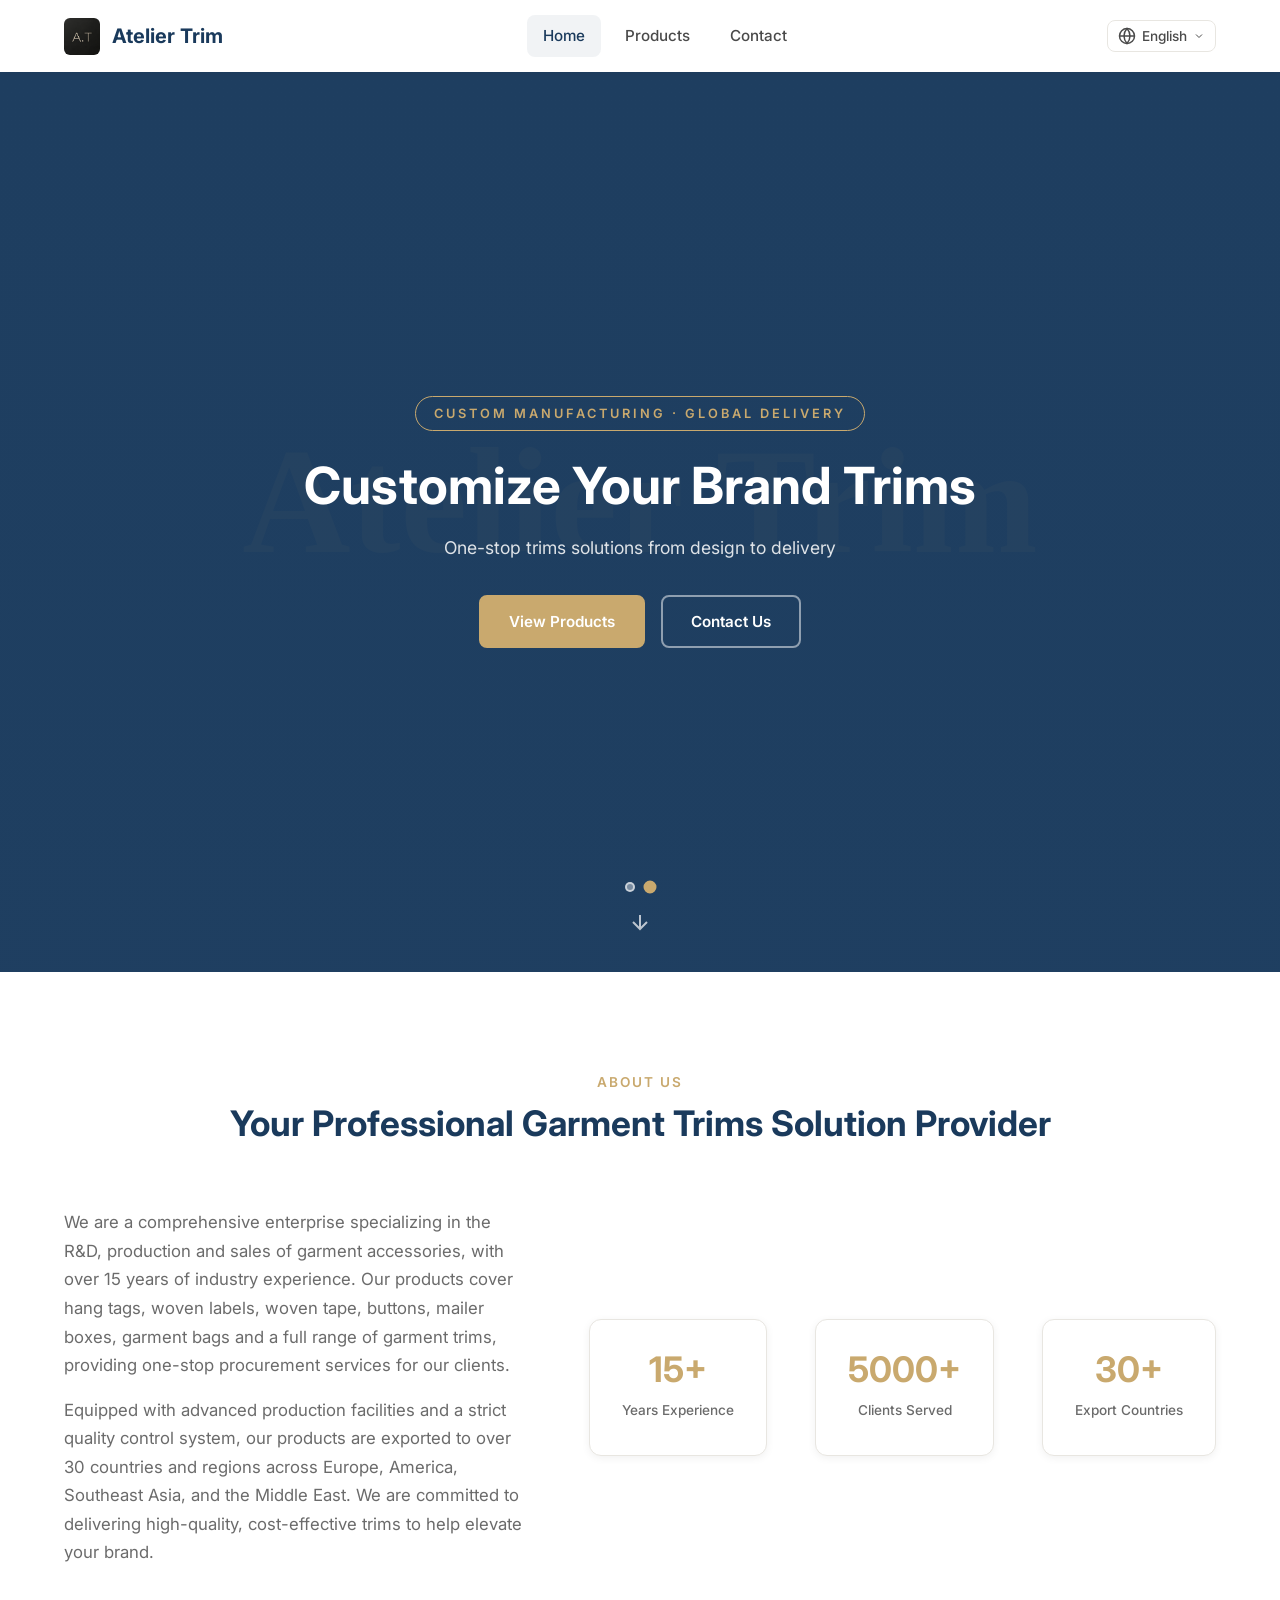
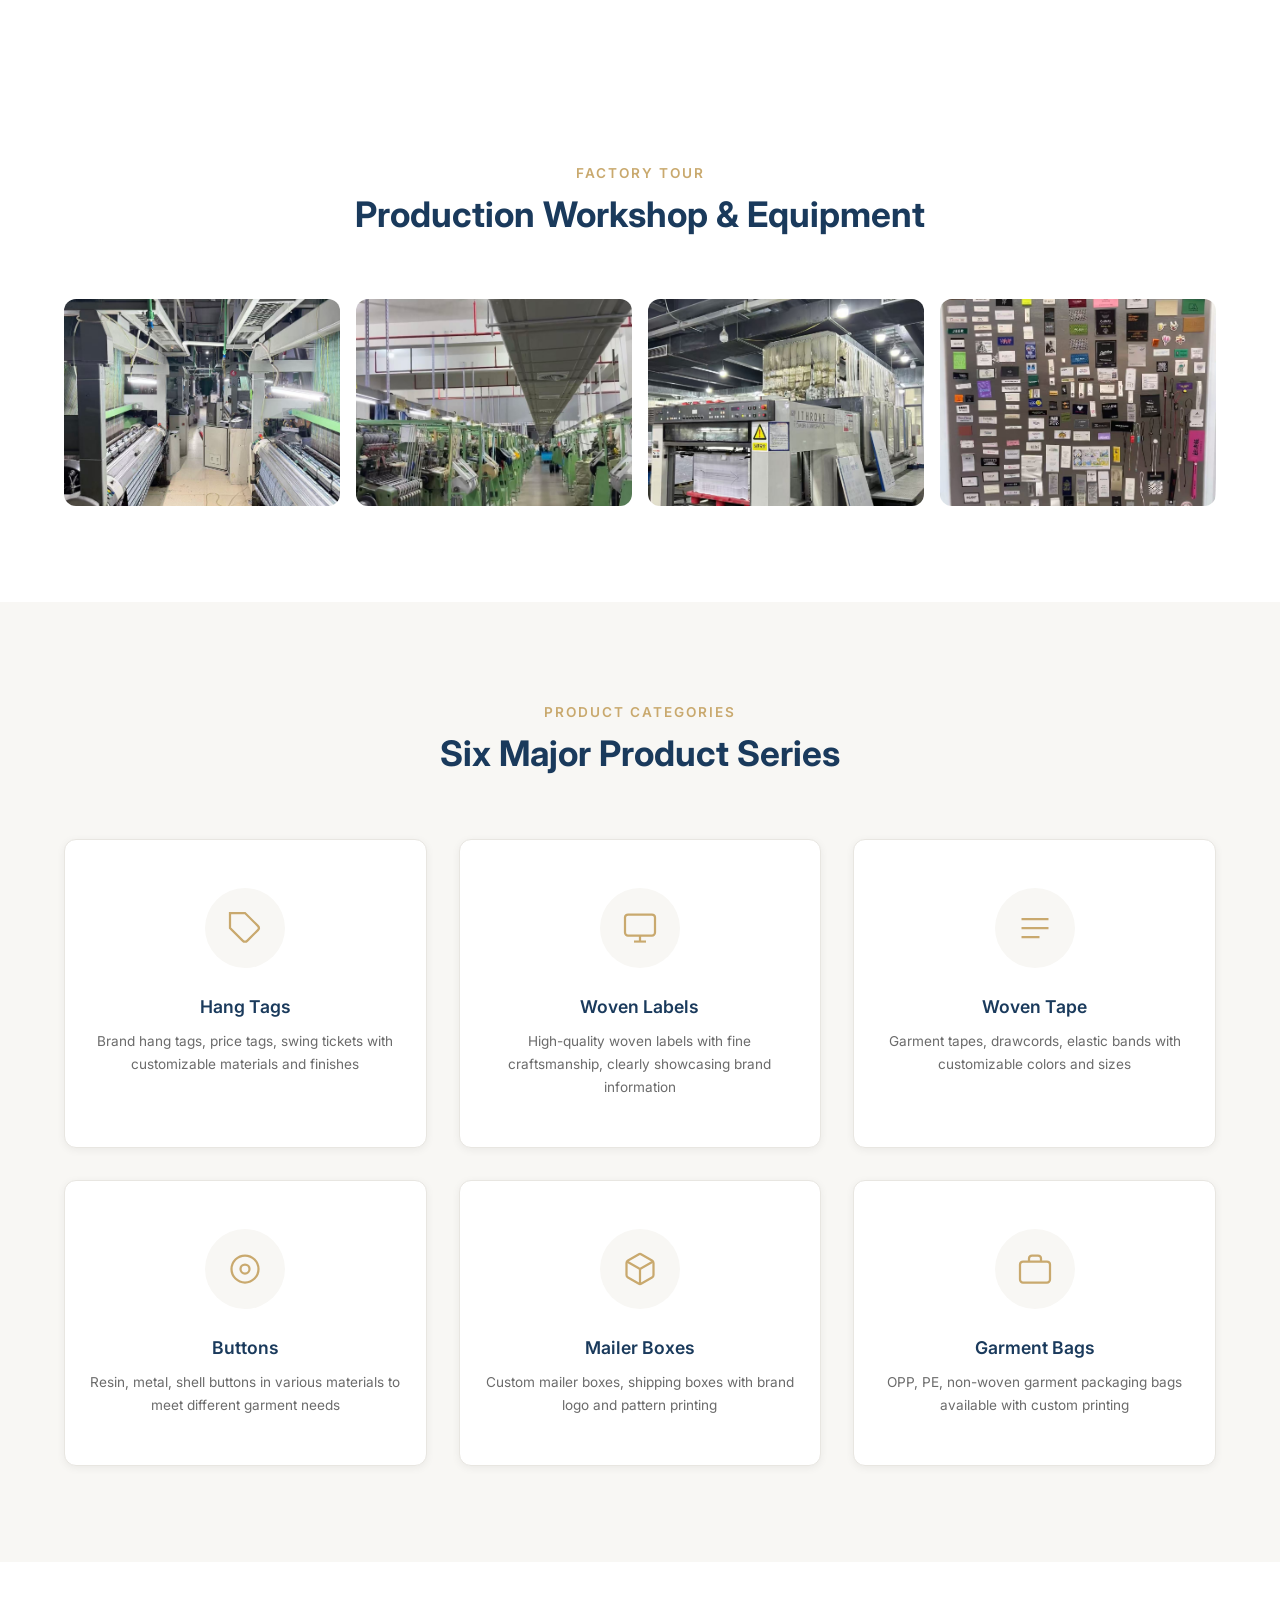
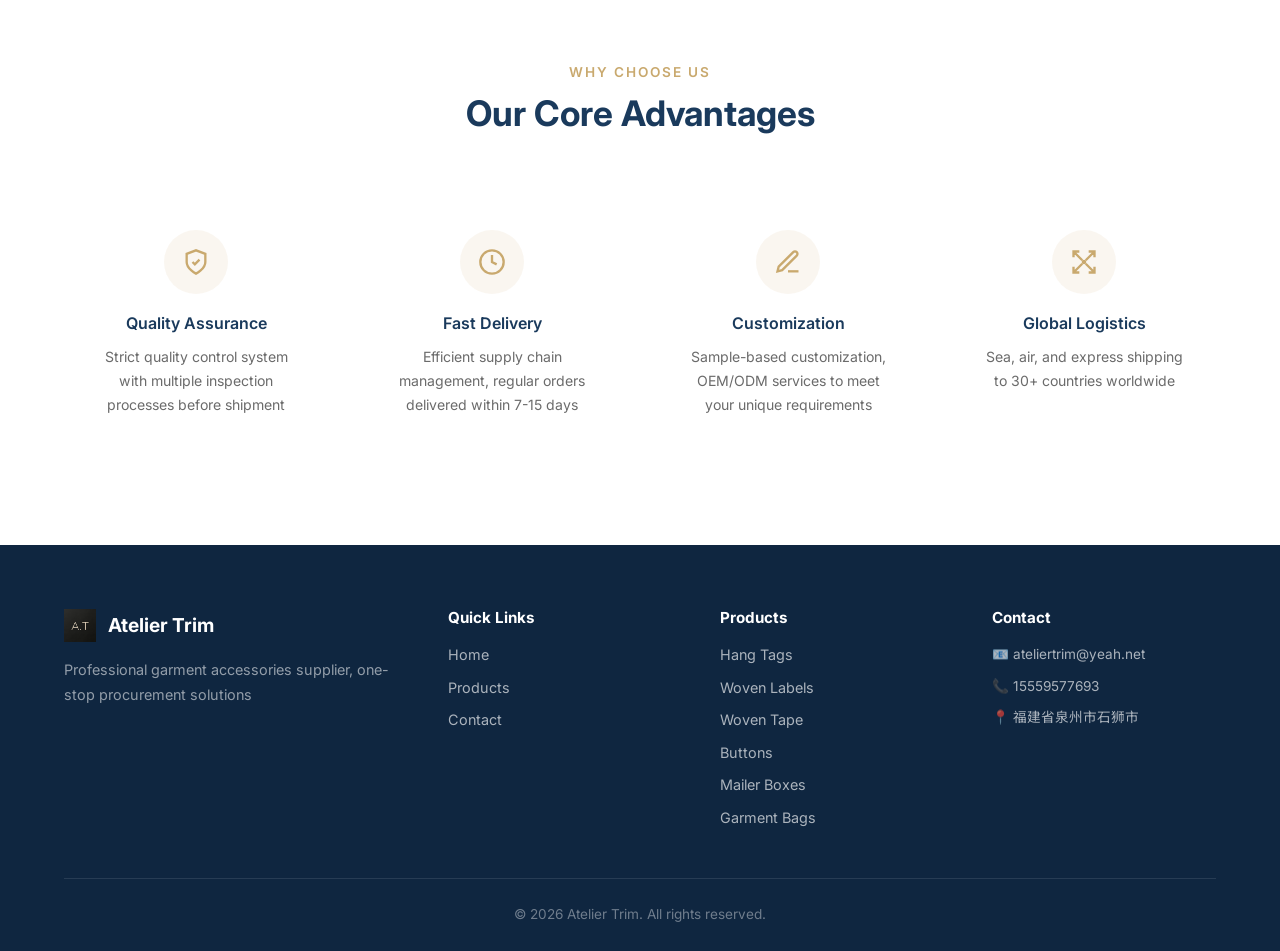
==== index.html @ 405055b3 "Add files via upload" ====
<!DOCTYPE html>
<html lang="zh-CN">
<head>
    <meta charset="UTF-8">
    <meta name="viewport" content="width=device-width, initial-scale=1.0">
    <meta name="description" content="Professional Garment Accessories & Trims Supplier - Hang Tags, Woven Labels, Woven Tape, Buttons, Mailer Boxes, Garment Bags">
    <meta name="keywords" content="garment accessories, trims, hang tags, woven labels, buttons, mailer boxes, garment bags, apparel trims">
    <title data-i18n="site.title">专业服装辅料供应商 | Garment Accessories Supplier</title>
    
    <!-- Favicon -->
    <link rel="icon" type="image/svg+xml" href="images/favicon.svg">
    
    <!-- Google Fonts -->
    <link rel="preconnect" href="https://fonts.googleapis.com">
    <link rel="preconnect" href="https://fonts.gstatic.com" crossorigin>
    <link href="https://fonts.googleapis.com/css2?family=Inter:wght@400;500;600;700&family=Noto+Sans+SC:wght@400;500;700&display=swap" rel="stylesheet">
    
    <!-- CSS -->
    <link rel="stylesheet" href="css/style.css">
</head>
<body>
    <!-- ===== HEADER / NAVIGATION ===== -->
    <header class="header" id="header">
        <div class="container header__inner">
            <a href="#home" class="header__logo" data-i18n="nav.logo">
                <img class="header__logo-img" src="images/brand.png" alt="Atelier Trim" width="36" height="36">
                <span class="header__logo-text">Atelier Trim</span>
            </a>
            <nav class="header__nav" id="navMenu">
                <a href="#home" class="header__nav-link active" data-i18n="nav.home" data-page="home">首页</a>
                <a href="#products" class="header__nav-link" data-i18n="nav.products" data-page="products">产品</a>
                <a href="#contact" class="header__nav-link" data-i18n="nav.contact" data-page="contact">联系我们</a>
            </nav>
            <div class="header__actions">
                <!-- Language Switcher -->
                <div class="lang-switcher" id="langSwitcher">
                    <button class="lang-switcher__btn" id="langBtn" aria-label="Switch language">
                        <svg width="18" height="18" viewBox="0 0 24 24" fill="none" stroke="currentColor" stroke-width="2">
                            <circle cx="12" cy="12" r="10"/>
                            <path d="M2 12h20M12 2a15.3 15.3 0 014 10 15.3 15.3 0 01-4 10 15.3 15.3 0 01-4-10 15.3 15.3 0 014-10z"/>
                        </svg>
                        <span id="currentLangLabel">中文</span>
                        <svg width="12" height="12" viewBox="0 0 24 24" fill="none" stroke="currentColor" stroke-width="2">
                            <path d="M6 9l6 6 6-6"/>
                        </svg>
                    </button>
                    <ul class="lang-switcher__dropdown" id="langDropdown">
                        <li><a href="#" data-lang="zh">🇨🇳 中文</a></li>
                        <li><a href="#" data-lang="en">🇺🇸 English</a></li>
                        <li><a href="#" data-lang="es">🇪🇸 Español</a></li>
                        <li><a href="#" data-lang="ar">🇸🇦 العربية</a></li>
                    </ul>
                </div>
                <!-- Mobile Menu Toggle -->
                <button class="header__menu-toggle" id="menuToggle" aria-label="Menu">
                    <span></span><span></span><span></span>
                </button>
            </div>
        </div>
    </header>

    <!-- ===== MAIN CONTENT ===== -->
    <main id="app">
        <!-- Page: Home -->
        <section class="page page--home active" id="page-home">
            <!-- Hero Section -->
            <section class="hero" id="hero">
                <div class="hero__slider" id="heroSlider">
                    <div class="hero__slide active" style="background-image: linear-gradient(rgba(26,58,92,0.75), rgba(26,58,92,0.7)), url('data:image/svg+xml,<svg xmlns=%22http://www.w3.org/2000/svg%22 width=%221200%22 height=%22600%22><rect fill=%22%231a3a5c%22 width=%221200%22 height=%22600%22/><text x=%22600%22 y=%22320%22 text-anchor=%22middle%22 fill=%22%23c9a96e22%22 font-size=%22120%22 font-weight=%22700%22>Atelier Trim</text></svg>')">
                        <div class="hero__content container">
                            <span class="hero__badge" data-i18n="hero.badge">专业辅料 · 品质之选</span>
                            <h1 class="hero__title" data-i18n="hero.title">专业服装辅料供应商</h1>
                            <p class="hero__subtitle" data-i18n="hero.subtitle">吊牌 · 织唛 · 织带 · 纽扣 · 飞机盒 · 服装袋</p>
                            <div class="hero__cta">
                                <a href="#products" class="btn btn--primary" data-i18n="hero.viewProducts">查看产品</a>
                                <a href="#contact" class="btn btn--outline" data-i18n="hero.contactUs">联系我们</a>
                            </div>
                        </div>
                    </div>
                    <div class="hero__slide" style="background-image: linear-gradient(rgba(26,58,92,0.75), rgba(26,58,92,0.7)), url('data:image/svg+xml,<svg xmlns=%22http://www.w3.org/2000/svg%22 width=%221200%22 height=%22600%22><rect fill=%22%232a4a6c%22 width=%221200%22 height=%22600%22/><text x=%22600%22 y=%22320%22 text-anchor=%22middle%22 fill=%22%23c9a96e22%22 font-size=%22100%22 font-weight=%22700%22>Atelier Trim</text></svg>')">
                        <div class="hero__content container">
                            <span class="hero__badge" data-i18n="hero.badge2">定制生产 · 全球交付</span>
                            <h1 class="hero__title" data-i18n="hero.title2">定制您的品牌辅料</h1>
                            <p class="hero__subtitle" data-i18n="hero.subtitle2">从设计到交付，一站式辅料解决方案</p>
                            <div class="hero__cta">
                                <a href="#products" class="btn btn--primary" data-i18n="hero.viewProducts">查看产品</a>
                                <a href="#contact" class="btn btn--outline" data-i18n="hero.contactUs">联系我们</a>
                            </div>
                        </div>
                    </div>
                </div>
                <div class="hero__dots" id="heroDots">
                    <button class="hero__dot active" data-slide="0"></button>
                    <button class="hero__dot" data-slide="1"></button>
                </div>
                <div class="hero__scroll-indicator">
                    <svg width="24" height="24" viewBox="0 0 24 24" fill="none" stroke="white" stroke-width="2">
                        <path d="M12 5v14M5 12l7 7 7-7"/>
                    </svg>
                </div>
            </section>

            <!-- About Section -->
            <section class="about section" id="about">
                <div class="container">
                    <div class="section__header">
                        <span class="section__label" data-i18n="about.label">关于我们</span>
                        <h2 class="section__title" data-i18n="about.title">专业的服装辅料解决方案提供商</h2>
                    </div>
                    <div class="about__content">
                        <div class="about__text">
                            <p data-i18n="about.p1">我们是一家专注于服装辅料研发、生产和销售的综合性企业，拥有超过15年的行业经验。我们的产品涵盖吊牌、织唛、织带、纽扣、飞机盒、服装袋等全系列服装辅料。</p>
                            <p data-i18n="about.p2">公司拥有先进的生产设备和严格的质量控制体系，产品远销欧美、东南亚、中东等全球30多个国家和地区。我们致力于为客户提供高品质、高性价比的一站式辅料采购服务。</p>
                        </div>
                        <div class="about__stats">
                            <div class="about__stat">
                                <span class="about__stat-number">15+</span>
                                <span class="about__stat-label" data-i18n="about.years">年行业经验</span>
                            </div>
                            <div class="about__stat">
                                <span class="about__stat-number">5000+</span>
                                <span class="about__stat-label" data-i18n="about.clients">服务客户</span>
                            </div>
                            <div class="about__stat">
                                <span class="about__stat-number">30+</span>
                                <span class="about__stat-label" data-i18n="about.countries">出口国家</span>
                            </div>
                        </div>
                    </div>
                </div>
            </section>

            <!-- Factory Tour Section -->
            <section class="factory section" id="factory">
                <div class="container">
                    <div class="section__header">
                        <span class="section__label" data-i18n="factory.label">工厂展示</span>
                        <h2 class="section__title" data-i18n="factory.title">生产车间与设备</h2>
                    </div>
                    <div class="factory__grid" id="factoryGrid">
                        <!-- Rendered by JS -->
                    </div>
                </div>
            </section>

            <!-- Product Categories -->
            <section class="categories section section--dark" id="categories">
                <div class="container">
                    <div class="section__header">
                        <span class="section__label" data-i18n="categories.label">产品分类</span>
                        <h2 class="section__title" data-i18n="categories.title">六大产品系列</h2>
                    </div>
                    <div class="categories__grid" id="categoryGrid">
                        <!-- Rendered by JS -->
                    </div>
                </div>
            </section>

            <!-- Advantages -->
            <section class="advantages section" id="advantages">
                <div class="container">
                    <div class="section__header">
                        <span class="section__label" data-i18n="advantages.label">为什么选择我们</span>
                        <h2 class="section__title" data-i18n="advantages.title">我们的核心优势</h2>
                    </div>
                    <div class="advantages__grid" id="advantagesGrid">
                        <!-- Rendered by JS -->
                    </div>
                </div>
            </section>
        </section>

        <!-- Page: Products -->
        <section class="page page--products" id="page-products">
            <section class="products-page section">
                <div class="container">
                    <div class="section__header">
                        <span class="section__label" data-i18n="products.label">产品展示</span>
                        <h2 class="section__title" data-i18n="products.title">全部产品</h2>
                    </div>
                    <!-- Filter Tabs -->
                    <div class="filter-tabs" id="filterTabs">
                        <button class="filter-tab active" data-filter="all" data-i18n="filter.all">全部</button>
                        <button class="filter-tab" data-filter="hangtags" data-i18n="filter.hangtags">吊牌</button>
                        <button class="filter-tab" data-filter="wovenlabels" data-i18n="filter.wovenlabels">织唛</button>
                        <button class="filter-tab" data-filter="woventape" data-i18n="filter.woventape">织带</button>
                        <button class="filter-tab" data-filter="buttons" data-i18n="filter.buttons">纽扣</button>
                        <button class="filter-tab" data-filter="mailerboxes" data-i18n="filter.mailerboxes">飞机盒</button>
                        <button class="filter-tab" data-filter="garmentbags" data-i18n="filter.garmentbags">服装袋</button>
                    </div>
                    <!-- Products Grid -->
                    <div class="products-grid" id="productsGrid">
                        <!-- Rendered by JS -->
                    </div>
                </div>
            </section>
        </section>

        <!-- Page: Contact -->
        <section class="page page--contact" id="page-contact">
            <section class="contact-page section">
                <div class="container">
                    <div class="section__header">
                        <span class="section__label" data-i18n="contact.label">联系我们</span>
                        <h2 class="section__title" data-i18n="contact.title">获取报价与咨询</h2>
                    </div>
                    <div class="contact__layout">
                        <!-- Contact Form -->
                        <div class="contact__form-wrapper">
                            <form class="contact-form" id="contactForm">
                                <div class="form-row">
                                    <div class="form-group">
                                        <label for="name" data-i18n="form.name">姓名 *</label>
                                        <input type="text" id="name" name="name" required placeholder="Your Name">
                                    </div>
                                    <div class="form-group">
                                        <label for="email" data-i18n="form.email">邮箱 *</label>
                                        <input type="email" id="email" name="email" required placeholder="your@email.com">
                                    </div>
                                </div>
                                <div class="form-row">
                                    <div class="form-group">
                                        <label for="phone" data-i18n="form.phone">电话</label>
                                        <input type="tel" id="phone" name="phone" placeholder="+86 138xxxxxxx">
                                    </div>
                                    <div class="form-group">
                                        <label for="company" data-i18n="form.company">公司名称</label>
                                        <input type="text" id="company" name="company" placeholder="Your Company">
                                    </div>
                                </div>
                                <div class="form-group">
                                    <label for="productInterest" data-i18n="form.productInterest">产品意向</label>
                                    <select id="productInterest" name="productInterest">
                                        <option value="" data-i18n="form.selectProduct">请选择产品</option>
                                        <option value="hangtags" data-i18n="filter.hangtags">吊牌</option>
                                        <option value="wovenlabels" data-i18n="filter.wovenlabels">织唛</option>
                                        <option value="woventape" data-i18n="filter.woventape">织带</option>
                                        <option value="buttons" data-i18n="filter.buttons">纽扣</option>
                                        <option value="mailerboxes" data-i18n="filter.mailerboxes">飞机盒</option>
                                        <option value="garmentbags" data-i18n="filter.garmentbags">服装袋</option>
                                    </select>
                                </div>
                                <div class="form-group">
                                    <label for="message" data-i18n="form.message">留言内容 *</label>
                                    <textarea id="message" name="message" rows="5" required placeholder="Please describe your requirements..."></textarea>
                                </div>
                                <button type="submit" class="btn btn--primary btn--block" data-i18n="form.submit">发送询盘</button>
                                <p class="form-feedback" id="formFeedback"></p>
                            </form>
                        </div>
                        <!-- Contact Info -->
                        <div class="contact__info">
                            <div class="contact-info-card">
                                <h3 data-i18n="contact.infoTitle">联系方式</h3>
                                <ul class="contact-info-list">
                                    <li class="contact-info-item">
                                        <svg width="20" height="20" viewBox="0 0 24 24" fill="none" stroke="#c9a96e" stroke-width="2"><path d="M4 4h16c1.1 0 2 .9 2 2v12c0 1.1-.9 2-2 2H4c-1.1 0-2-.9-2-2V6c0-1.1.9-2 2-2z"/><polyline points="22,6 12,13 2,6"/></svg>
                                        <div>
                                            <span class="contact-info-label" data-i18n="contact.email">邮箱</span>
                                            <span>ateliertrim@yeah.net</span>
                                        </div>
                                    </li>
                                    <li class="contact-info-item">
                                        <svg width="20" height="20" viewBox="0 0 24 24" fill="none" stroke="#c9a96e" stroke-width="2"><path d="M22 16.92v3a2 2 0 01-2.18 2 19.79 19.79 0 01-8.63-3.07 19.5 19.5 0 01-6-6 19.79 19.79 0 01-3.07-8.67A2 2 0 014.11 2h3a2 2 0 012 1.72c.127.96.361 1.903.7 2.81a2 2 0 01-.45 2.11L8.09 9.91a16 16 0 006 6l1.27-1.27a2 2 0 012.11-.45c.907.339 1.85.573 2.81.7A2 2 0 0122 16.92z"/></svg>
                                        <div>
                                            <span class="contact-info-label" data-i18n="contact.phone">电话</span>
                                            <span>15559577693</span>
                                        </div>
                                    </li>
                                    <li class="contact-info-item">
                                        <svg width="20" height="20" viewBox="0 0 24 24" fill="none" stroke="#c9a96e" stroke-width="2"><path d="M21 10c0 7-9 13-9 13s-9-6-9-13a9 9 0 0118 0z"/><circle cx="12" cy="10" r="3"/></svg>
                                        <div>
                                            <span class="contact-info-label" data-i18n="contact.address">地址</span>
                                            <span>福建省泉州市石狮市</span>
                                        </div>
                                    </li>
                                    <li class="contact-info-item">
                                        <svg width="20" height="20" viewBox="0 0 24 24" fill="none" stroke="#c9a96e" stroke-width="2"><path d="M20.59 13.41l-7.17 7.17a2 2 0 01-2.83 0L2 12V2h10l8.59 8.59a2 2 0 010 2.82z"/><line x1="7" y1="7" x2="7.01" y2="7"/></svg>
                                        <div>
                                            <span class="contact-info-label">WhatsApp</span>
                                            <span>15559577693</span>
                                        </div>
                                    </li>
                                </ul>
                            </div>
                            <!-- Working Hours -->
                            <div class="contact-info-card">
                                <h3 data-i18n="contact.hours">工作时间</h3>
                                <p data-i18n="contact.hoursText">周一至周五：9:00 - 18:00（北京时间）<br>我们将在24小时内回复您的询盘</p>
                            </div>
                        </div>
                    </div>
                </div>
            </section>
        </section>
    </main>

    <!-- ===== FOOTER ===== -->
    <footer class="footer" id="footer">
        <div class="container">
            <div class="footer__grid">
                <div class="footer__col footer__col--brand">
                    <div class="footer__logo">
                        <img src="images/brand.png" alt="Atelier Trim" width="32" height="32">
                        <span>Atelier Trim</span>
                    </div>
                    <p data-i18n="footer.desc">专业服装辅料供应商，一站式采购解决方案</p>
                </div>
                <div class="footer__col">
                    <h4 data-i18n="footer.quickLinks">快速链接</h4>
                    <ul>
                        <li><a href="#home" data-i18n="nav.home">首页</a></li>
                        <li><a href="#products" data-i18n="nav.products">产品</a></li>
                        <li><a href="#contact" data-i18n="nav.contact">联系我们</a></li>
                    </ul>
                </div>
                <div class="footer__col">
                    <h4 data-i18n="footer.products">产品分类</h4>
                    <ul>
                        <li><a href="#products" data-i18n="filter.hangtags">吊牌</a></li>
                        <li><a href="#products" data-i18n="filter.wovenlabels">织唛</a></li>
                        <li><a href="#products" data-i18n="filter.woventape">织带</a></li>
                        <li><a href="#products" data-i18n="filter.buttons">纽扣</a></li>
                        <li><a href="#products" data-i18n="filter.mailerboxes">飞机盒</a></li>
                        <li><a href="#products" data-i18n="filter.garmentbags">服装袋</a></li>
                    </ul>
                </div>
                <div class="footer__col">
                    <h4 data-i18n="footer.contact">联系方式</h4>
                    <ul class="footer__contact-list">
                        <li>📧 ateliertrim@yeah.net</li>
                        <li>📞 15559577693</li>
                        <li>📍 福建省泉州市石狮市</li>
                    </ul>
                </div>
            </div>
            <div class="footer__bottom">
                <p>&copy; 2026 Atelier Trim. <span data-i18n="footer.rights">All rights reserved.</span></p>
            </div>
        </div>
    </footer>

    <!-- ===== Product Detail Modal ===== -->
    <div class="modal" id="productModal">
        <div class="modal__overlay" id="modalOverlay"></div>
        <div class="modal__content" id="modalContent">
            <button class="modal__close" id="modalClose">&times;</button>
            <div class="modal__body" id="modalBody">
                <!-- Rendered by JS -->
            </div>
        </div>
    </div>

    <!-- ===== Inquiry Modal ===== -->
    <div class="modal" id="inquiryModal">
        <div class="modal__overlay" id="inquiryOverlay"></div>
        <div class="modal__content modal__content--sm">
            <button class="modal__close" id="inquiryClose">&times;</button>
            <div class="modal__body">
                <h3 data-i18n="inquiry.title">快速询价</h3>
                <form class="contact-form" id="inquiryForm">
                    <input type="hidden" id="inquiryProduct" name="product">
                    <div class="form-group">
                        <label for="inqName" data-i18n="form.name">姓名 *</label>
                        <input type="text" id="inqName" name="name" required placeholder="Your Name">
                    </div>
                    <div class="form-group">
                        <label for="inqEmail" data-i18n="form.email">邮箱 *</label>
                        <input type="email" id="inqEmail" name="email" required placeholder="your@email.com">
                    </div>
                    <div class="form-group">
                        <label for="inqMessage" data-i18n="form.message">留言内容 *</label>
                        <textarea id="inqMessage" name="message" rows="3" required placeholder="Please describe your requirements..."></textarea>
                    </div>
                    <button type="submit" class="btn btn--primary btn--block" data-i18n="form.submit">发送询盘</button>
                    <p class="form-feedback" id="inquiryFeedback"></p>
                </form>
            </div>
        </div>
    </div>

    <!-- ===== Back to Top ===== -->
    <button class="back-to-top" id="backToTop" aria-label="Back to top">
        <svg width="20" height="20" viewBox="0 0 24 24" fill="none" stroke="currentColor" stroke-width="2">
            <path d="M18 15l-6-6-6 6"/>
        </svg>
    </button>

    <!-- ===== SCRIPTS ===== -->
    <script src="js/i18n.js"></script>
    <script src="js/router.js"></script>
    <script src="js/form.js"></script>
    <script src="js/main.js"></script>
</body>
</html>
---- css/style.css ----
/* ============================================================
   ACC TRIMS - Garment Accessories Showcase Website
   Main Stylesheet
   ============================================================ */

/* ----- CSS Custom Properties ----- */
:root {
    /* Colors */
    --clr-primary: #1a3a5c;
    --clr-primary-light: #2a5a8c;
    --clr-primary-dark: #0f2640;
    --clr-accent: #c9a96e;
    --clr-accent-light: #dcc08a;
    --clr-accent-dark: #b08948;
    --clr-white: #ffffff;
    --clr-off-white: #f8f7f4;
    --clr-light-gray: #e8e6e1;
    --clr-gray: #8c8c8c;
    --clr-dark-gray: #4a4a4a;
    --clr-text: #2c2c2c;
    --clr-text-light: #6b6b6b;
    --clr-success: #2d8a56;
    --clr-error: #c0392b;
    --clr-overlay: rgba(0, 0, 0, 0.55);

    /* Typography */
    --font-body: 'Inter', 'Noto Sans SC', -apple-system, BlinkMacSystemFont, 'Segoe UI', sans-serif;
    --font-heading: 'Inter', 'Noto Sans SC', -apple-system, BlinkMacSystemFont, 'Segoe UI', sans-serif;

    /* Spacing */
    --spacing-xs: 0.5rem;
    --spacing-sm: 0.75rem;
    --spacing-md: 1rem;
    --spacing-lg: 1.5rem;
    --spacing-xl: 2rem;
    --spacing-2xl: 3rem;
    --spacing-3xl: 4rem;
    --spacing-4xl: 6rem;

    /* Layout */
    --container-max: 1200px;
    --header-height: 72px;
    --border-radius: 8px;
    --border-radius-lg: 12px;

    /* Shadows */
    --shadow-sm: 0 2px 8px rgba(0, 0, 0, 0.06);
    --shadow-md: 0 4px 20px rgba(0, 0, 0, 0.1);
    --shadow-lg: 0 8px 40px rgba(0, 0, 0, 0.12);
    --shadow-xl: 0 16px 60px rgba(0, 0, 0, 0.15);

    /* Transitions */
    --transition-fast: 0.2s ease;
    --transition-base: 0.3s ease;
    --transition-slow: 0.5s ease;
}

/* ----- Reset & Base ----- */
*,
*::before,
*::after {
    margin: 0;
    padding: 0;
    box-sizing: border-box;
}

html {
    scroll-behavior: smooth;
    scroll-padding-top: var(--header-height);
}

body {
    font-family: var(--font-body);
    font-size: 16px;
    line-height: 1.7;
    color: var(--clr-text);
    background-color: var(--clr-white);
    -webkit-font-smoothing: antialiased;
    -moz-osx-font-smoothing: grayscale;
    overflow-x: hidden;
}

img {
    max-width: 100%;
    height: auto;
    display: block;
}

a {
    color: inherit;
    text-decoration: none;
    transition: color var(--transition-fast);
}

ul {
    list-style: none;
}

button {
    cursor: pointer;
    border: none;
    background: none;
    font-family: inherit;
    font-size: inherit;
}

input,
select,
textarea {
    font-family: inherit;
    font-size: inherit;
}

/* ----- Typography ----- */
h1, h2, h3, h4, h5, h6 {
    font-family: var(--font-heading);
    font-weight: 700;
    line-height: 1.2;
    color: var(--clr-primary);
}

h1 { font-size: clamp(2rem, 5vw, 3.2rem); }
h2 { font-size: clamp(1.5rem, 4vw, 2.2rem); }
h3 { font-size: clamp(1.15rem, 2.5vw, 1.4rem); }
h4 { font-size: 1.1rem; }

/* ----- Container ----- */
.container {
    width: 100%;
    max-width: var(--container-max);
    margin: 0 auto;
    padding: 0 var(--spacing-lg);
}

/* ----- Section ----- */
.section {
    padding: var(--spacing-4xl) 0;
}

.section--dark {
    background-color: var(--clr-off-white);
}

.section__header {
    text-align: center;
    margin-bottom: var(--spacing-3xl);
}

.section__label {
    display: inline-block;
    font-size: 0.85rem;
    font-weight: 600;
    text-transform: uppercase;
    letter-spacing: 2px;
    color: var(--clr-accent);
    margin-bottom: var(--spacing-xs);
}

.section__title {
    color: var(--clr-primary);
}

/* ===== HEADER / NAVIGATION ===== */
.header {
    position: fixed;
    top: 0;
    left: 0;
    width: 100%;
    height: var(--header-height);
    background: rgba(255, 255, 255, 0.95);
    backdrop-filter: blur(10px);
    -webkit-backdrop-filter: blur(10px);
    box-shadow: var(--shadow-sm);
    z-index: 1000;
    transition: background var(--transition-base), box-shadow var(--transition-base);
}

.header--scrolled {
    box-shadow: var(--shadow-md);
}

.header__inner {
    display: flex;
    align-items: center;
    justify-content: space-between;
    height: 100%;
}

.header__logo {
    display: flex;
    align-items: center;
    gap: var(--spacing-sm);
    font-weight: 700;
    font-size: 1.25rem;
    color: var(--clr-primary);
    flex-shrink: 0;
}

.header__logo-icon,
.header__logo-img {
    flex-shrink: 0;
    border-radius: 6px;
    object-fit: contain;
}

.header__nav {
    display: flex;
    align-items: center;
    gap: var(--spacing-xs);
}

.header__nav-link {
    padding: var(--spacing-xs) var(--spacing-md);
    font-weight: 500;
    font-size: 0.95rem;
    color: var(--clr-dark-gray);
    border-radius: var(--border-radius);
    transition: color var(--transition-fast), background var(--transition-fast);
}

.header__nav-link:hover,
.header__nav-link.active {
    color: var(--clr-primary);
    background: rgba(26, 58, 92, 0.06);
}

.header__actions {
    display: flex;
    align-items: center;
    gap: var(--spacing-md);
}

/* Language Switcher */
.lang-switcher {
    position: relative;
}

.lang-switcher__btn {
    display: flex;
    align-items: center;
    gap: 6px;
    padding: 6px 10px;
    border-radius: var(--border-radius);
    font-size: 0.85rem;
    font-weight: 500;
    color: var(--clr-dark-gray);
    border: 1px solid var(--clr-light-gray);
    transition: all var(--transition-fast);
}

.lang-switcher__btn:hover {
    border-color: var(--clr-accent);
    color: var(--clr-primary);
}

.lang-switcher__btn svg:first-child {
    flex-shrink: 0;
}

.lang-switcher__dropdown {
    position: absolute;
    top: calc(100% + 6px);
    right: 0;
    min-width: 170px;
    background: var(--clr-white);
    border-radius: var(--border-radius);
    box-shadow: var(--shadow-lg);
    padding: var(--spacing-xs) 0;
    opacity: 0;
    visibility: hidden;
    transform: translateY(-8px);
    transition: all var(--transition-fast);
    z-index: 100;
}

.lang-switcher__dropdown.active {
    opacity: 1;
    visibility: visible;
    transform: translateY(0);
}

.lang-switcher__dropdown a {
    display: block;
    padding: 8px 16px;
    font-size: 0.9rem;
    font-weight: 500;
    color: var(--clr-text);
    transition: background var(--transition-fast);
}

.lang-switcher__dropdown a:hover {
    background: var(--clr-off-white);
    color: var(--clr-primary);
}

/* Mobile Menu Toggle */
.header__menu-toggle {
    display: none;
    flex-direction: column;
    gap: 5px;
    padding: 8px;
}

.header__menu-toggle span {
    display: block;
    width: 24px;
    height: 2px;
    background: var(--clr-primary);
    border-radius: 2px;
    transition: all var(--transition-fast);
}

.header__menu-toggle.active span:nth-child(1) {
    transform: rotate(45deg) translate(5px, 5px);
}

.header__menu-toggle.active span:nth-child(2) {
    opacity: 0;
}

.header__menu-toggle.active span:nth-child(3) {
    transform: rotate(-45deg) translate(5px, -5px);
}

/* ===== BUTTONS ===== */
.btn {
    display: inline-flex;
    align-items: center;
    justify-content: center;
    gap: var(--spacing-xs);
    padding: 12px 28px;
    font-weight: 600;
    font-size: 0.95rem;
    border-radius: var(--border-radius);
    transition: all var(--transition-fast);
    text-align: center;
    cursor: pointer;
    border: 2px solid transparent;
}

.btn--primary {
    background: var(--clr-accent);
    color: var(--clr-white);
    border-color: var(--clr-accent);
}

.btn--primary:hover {
    background: var(--clr-accent-dark);
    border-color: var(--clr-accent-dark);
    transform: translateY(-2px);
    box-shadow: var(--shadow-md);
}

.btn--outline {
    background: transparent;
    color: var(--clr-white);
    border-color: rgba(255, 255, 255, 0.5);
}

.btn--outline:hover {
    background: var(--clr-white);
    color: var(--clr-primary);
    border-color: var(--clr-white);
    transform: translateY(-2px);
}

.btn--block {
    width: 100%;
}

.btn--sm {
    padding: 8px 16px;
    font-size: 0.85rem;
}

/* ===== HERO ===== */
.hero {
    position: relative;
    height: 100vh;
    min-height: 600px;
    overflow: hidden;
    margin-top: 0;
}

.hero__slider {
    height: 100%;
    position: relative;
}

.hero__slide {
    position: absolute;
    inset: 0;
    background-size: cover;
    background-position: center;
    display: flex;
    align-items: center;
    opacity: 0;
    transition: opacity 0.8s ease;
}

.hero__slide.active {
    opacity: 1;
}

.hero__content {
    text-align: center;
    color: var(--clr-white);
    animation: fadeInUp 0.8s ease forwards;
}

.hero__badge {
    display: inline-block;
    padding: 6px 18px;
    font-size: 0.8rem;
    font-weight: 600;
    letter-spacing: 3px;
    text-transform: uppercase;
    border: 1px solid var(--clr-accent);
    color: var(--clr-accent);
    border-radius: 50px;
    margin-bottom: var(--spacing-lg);
}

.hero__title {
    color: var(--clr-white);
    margin-bottom: var(--spacing-md);
    max-width: 700px;
    margin-left: auto;
    margin-right: auto;
}

.hero__subtitle {
    font-size: 1.1rem;
    color: rgba(255, 255, 255, 0.85);
    margin-bottom: var(--spacing-xl);
    max-width: 550px;
    margin-left: auto;
    margin-right: auto;
}

.hero__cta {
    display: flex;
    gap: var(--spacing-md);
    justify-content: center;
    flex-wrap: wrap;
}

.hero__dots {
    position: absolute;
    bottom: 80px;
    left: 50%;
    transform: translateX(-50%);
    display: flex;
    gap: 10px;
}

.hero__dot {
    width: 10px;
    height: 10px;
    border-radius: 50%;
    background: rgba(255, 255, 255, 0.4);
    border: 2px solid rgba(255, 255, 255, 0.6);
    transition: all var(--transition-fast);
}

.hero__dot.active {
    background: var(--clr-accent);
    border-color: var(--clr-accent);
    transform: scale(1.3);
}

.hero__scroll-indicator {
    position: absolute;
    bottom: 30px;
    left: 50%;
    transform: translateX(-50%);
    animation: bounceDown 2s infinite;
    opacity: 0.7;
}

/* ===== ABOUT ===== */
.about__content {
    display: grid;
    grid-template-columns: 1fr auto;
    gap: var(--spacing-3xl);
    align-items: center;
}

.about__text p {
    font-size: 1.05rem;
    color: var(--clr-text-light);
    margin-bottom: var(--spacing-md);
}

.about__text p:last-child {
    margin-bottom: 0;
}

.about__stats {
    display: flex;
    gap: var(--spacing-2xl);
    flex-shrink: 0;
}

.about__stat {
    text-align: center;
    padding: var(--spacing-xl);
    background: var(--clr-white);
    border-radius: var(--border-radius-lg);
    box-shadow: var(--shadow-sm);
    border: 1px solid var(--clr-light-gray);
}

.about__stat-number {
    display: block;
    font-size: 2.2rem;
    font-weight: 700;
    color: var(--clr-accent);
    line-height: 1;
    margin-bottom: var(--spacing-xs);
}

.about__stat-label {
    font-size: 0.85rem;
    color: var(--clr-text-light);
    font-weight: 500;
}

/* ===== CATEGORIES GRID ===== */
.categories__grid {
    display: grid;
    grid-template-columns: repeat(3, 1fr);
    gap: var(--spacing-xl);
}

.category-card {
    position: relative;
    display: block;
    background: var(--clr-white);
    border-radius: var(--border-radius-lg);
    overflow: hidden;
    box-shadow: var(--shadow-sm);
    border: 1px solid var(--clr-light-gray);
    transition: all var(--transition-base);
    cursor: pointer;
    text-align: center;
    padding: var(--spacing-2xl) var(--spacing-lg);
}

.category-card:hover {
    transform: translateY(-6px);
    box-shadow: var(--shadow-lg);
    border-color: var(--clr-accent);
}

.category-card__icon {
    width: 80px;
    height: 80px;
    margin: 0 auto var(--spacing-lg);
    background: var(--clr-off-white);
    border-radius: 50%;
    display: flex;
    align-items: center;
    justify-content: center;
    transition: background var(--transition-fast);
}

.category-card:hover .category-card__icon {
    background: rgba(201, 169, 110, 0.15);
}

.category-card__icon svg {
    width: 36px;
    height: 36px;
    stroke: var(--clr-accent);
}

.category-card__name {
    font-weight: 600;
    font-size: 1.1rem;
    color: var(--clr-primary);
    margin-bottom: var(--spacing-xs);
}

.category-card__desc {
    font-size: 0.85rem;
    color: var(--clr-text-light);
}

/* ===== FACTORY TOUR ===== */
.factory__grid {
    display: grid;
    grid-template-columns: repeat(4, 1fr);
    gap: var(--spacing-md);
}

.factory__item {
    position: relative;
    border-radius: var(--border-radius-lg);
    overflow: hidden;
    cursor: pointer;
    aspect-ratio: 4 / 3;
    background: var(--clr-off-white);
    transition: all var(--transition-base);
}

.factory__item:hover {
    transform: translateY(-4px);
    box-shadow: var(--shadow-lg);
}

.factory__item:hover .factory__item-overlay {
    opacity: 1;
}

.factory__item--large {
    grid-column: span 2;
    grid-row: span 2;
    aspect-ratio: auto;
}

.factory__item-image {
    width: 100%;
    height: 100%;
    object-fit: cover;
    transition: transform 0.5s ease;
}

.factory__item:hover .factory__item-image {
    transform: scale(1.06);
}

.factory__item-placeholder {
    width: 100%;
    height: 100%;
    display: flex;
    flex-direction: column;
    align-items: center;
    justify-content: center;
    gap: 8px;
    background: linear-gradient(135deg, var(--clr-off-white) 0%, var(--clr-light-gray) 100%);
    color: var(--clr-gray);
    font-size: 0.9rem;
    padding: var(--spacing-lg);
}

.factory__item-placeholder svg {
    width: 40px;
    height: 40px;
    stroke: var(--clr-accent);
    opacity: 0.6;
}

.factory__item-overlay {
    position: absolute;
    inset: 0;
    background: linear-gradient(to top, rgba(26, 58, 92, 0.8) 0%, transparent 60%);
    display: flex;
    align-items: flex-end;
    padding: var(--spacing-lg);
    opacity: 0;
    transition: opacity var(--transition-base);
}

.factory__item-caption {
    color: var(--clr-white);
    font-weight: 600;
    font-size: 0.95rem;
}

/* Lightbox */
.factory-lightbox {
    position: fixed;
    inset: 0;
    z-index: 3000;
    background: rgba(0, 0, 0, 0.9);
    display: flex;
    align-items: center;
    justify-content: center;
    opacity: 0;
    visibility: hidden;
    transition: all var(--transition-base);
    cursor: pointer;
}

.factory-lightbox.active {
    opacity: 1;
    visibility: visible;
}

.factory-lightbox__img {
    max-width: 90%;
    max-height: 85vh;
    border-radius: var(--border-radius);
    box-shadow: var(--shadow-xl);
}

.factory-lightbox__caption {
    position: absolute;
    bottom: 30px;
    left: 50%;
    transform: translateX(-50%);
    color: var(--clr-white);
    font-size: 1rem;
    font-weight: 500;
    background: rgba(0,0,0,0.5);
    padding: 8px 20px;
    border-radius: 50px;
}

.factory-lightbox__close {
    position: absolute;
    top: 20px;
    right: 20px;
    width: 44px;
    height: 44px;
    font-size: 1.8rem;
    color: var(--clr-white);
    background: rgba(255,255,255,0.15);
    border-radius: 50%;
    display: flex;
    align-items: center;
    justify-content: center;
    transition: background var(--transition-fast);
}

.factory-lightbox__close:hover {
    background: rgba(255,255,255,0.3);
}

/* ===== ADVANTAGES ===== */
.advantages__grid {
    display: grid;
    grid-template-columns: repeat(4, 1fr);
    gap: var(--spacing-xl);
}

.advantage-card {
    text-align: center;
    padding: var(--spacing-xl);
}

.advantage-card__icon {
    width: 64px;
    height: 64px;
    margin: 0 auto var(--spacing-md);
    background: rgba(201, 169, 110, 0.1);
    border-radius: 50%;
    display: flex;
    align-items: center;
    justify-content: center;
}

.advantage-card__icon svg {
    width: 28px;
    height: 28px;
    stroke: var(--clr-accent);
}

.advantage-card__title {
    font-weight: 600;
    font-size: 1rem;
    color: var(--clr-primary);
    margin-bottom: var(--spacing-xs);
}

.advantage-card__desc {
    font-size: 0.88rem;
    color: var(--clr-text-light);
}

/* ===== PAGE SYSTEM ===== */
.page {
    display: none;
    padding-top: var(--header-height);
}

.page.active {
    display: block;
}

/* ===== PRODUCTS PAGE ===== */
.filter-tabs {
    display: flex;
    flex-wrap: wrap;
    justify-content: center;
    gap: var(--spacing-sm);
    margin-bottom: var(--spacing-2xl);
}

.filter-tab {
    padding: 8px 20px;
    font-weight: 500;
    font-size: 0.9rem;
    border-radius: 50px;
    color: var(--clr-dark-gray);
    background: var(--clr-off-white);
    transition: all var(--transition-fast);
    border: 1px solid transparent;
}

.filter-tab:hover {
    color: var(--clr-primary);
    background: var(--clr-light-gray);
}

.filter-tab.active {
    color: var(--clr-white);
    background: var(--clr-accent);
    border-color: var(--clr-accent);
}

.products-grid {
    display: grid;
    grid-template-columns: repeat(3, 1fr);
    gap: var(--spacing-xl);
}

.product-card {
    background: var(--clr-white);
    border-radius: var(--border-radius-lg);
    overflow: hidden;
    box-shadow: var(--shadow-sm);
    border: 1px solid var(--clr-light-gray);
    transition: all var(--transition-base);
}

.product-card:hover {
    transform: translateY(-4px);
    box-shadow: var(--shadow-lg);
    border-color: var(--clr-accent);
}

.product-card__image {
    position: relative;
    height: 260px;
    background: var(--clr-off-white);
    display: flex;
    align-items: center;
    justify-content: center;
    overflow: hidden;
    cursor: pointer;
}

.product-card__image img {
    width: 100%;
    height: 100%;
    object-fit: cover;
    transition: transform 0.5s ease;
}

.product-card:hover .product-card__image img {
    transform: scale(1.06);
}

.product-card__image--placeholder {
    width: 100%;
    height: 100%;
    display: flex;
    flex-direction: column;
    align-items: center;
    justify-content: center;
    gap: 8px;
    color: var(--clr-gray);
    font-size: 0.85rem;
    padding: var(--spacing-xl);
    background: linear-gradient(135deg, var(--clr-off-white) 0%, var(--clr-light-gray) 100%);
}

.product-card__body {
    padding: var(--spacing-lg);
}

.product-card__name {
    font-weight: 600;
    font-size: 1.05rem;
    color: var(--clr-primary);
    margin-bottom: var(--spacing-xs);
}

.product-card__desc {
    font-size: 0.85rem;
    color: var(--clr-text-light);
    margin-bottom: var(--spacing-md);
    display: -webkit-box;
    -webkit-line-clamp: 2;
    -webkit-box-orient: vertical;
    overflow: hidden;
}

.product-card__actions {
    display: flex;
    gap: var(--spacing-sm);
}

.product-card__actions .btn {
    flex: 1;
    padding: 8px 16px;
    font-size: 0.85rem;
}

/* ===== CONTACT PAGE ===== */
.contact__layout {
    display: grid;
    grid-template-columns: 1.2fr 0.8fr;
    gap: var(--spacing-3xl);
    align-items: start;
}

/* Contact Form */
.contact-form {
    background: var(--clr-white);
    padding: var(--spacing-2xl);
    border-radius: var(--border-radius-lg);
    box-shadow: var(--shadow-sm);
    border: 1px solid var(--clr-light-gray);
}

.form-row {
    display: grid;
    grid-template-columns: 1fr 1fr;
    gap: var(--spacing-md);
}

.form-group {
    margin-bottom: var(--spacing-md);
}

.form-group label {
    display: block;
    font-weight: 500;
    font-size: 0.9rem;
    margin-bottom: 6px;
    color: var(--clr-primary);
}

.form-group input,
.form-group select,
.form-group textarea {
    width: 100%;
    padding: 10px 14px;
    border: 1px solid var(--clr-light-gray);
    border-radius: var(--border-radius);
    font-size: 0.95rem;
    color: var(--clr-text);
    background: var(--clr-white);
    transition: border-color var(--transition-fast), box-shadow var(--transition-fast);
}

.form-group input:focus,
.form-group select:focus,
.form-group textarea:focus {
    outline: none;
    border-color: var(--clr-accent);
    box-shadow: 0 0 0 3px rgba(201, 169, 110, 0.15);
}

.form-group input::placeholder,
.form-group textarea::placeholder {
    color: #bbb;
}

.form-feedback {
    margin-top: var(--spacing-sm);
    font-size: 0.9rem;
    font-weight: 500;
    text-align: center;
}

.form-feedback.success {
    color: var(--clr-success);
}

.form-feedback.error {
    color: var(--clr-error);
}

/* Contact Info */
.contact-info-card {
    background: var(--clr-white);
    padding: var(--spacing-xl);
    border-radius: var(--border-radius-lg);
    box-shadow: var(--shadow-sm);
    border: 1px solid var(--clr-light-gray);
    margin-bottom: var(--spacing-lg);
}

.contact-info-card h3 {
    margin-bottom: var(--spacing-lg);
    font-size: 1.1rem;
}

.contact-info-card p {
    color: var(--clr-text-light);
    font-size: 0.92rem;
    line-height: 1.8;
}

.contact-info-list {
    display: flex;
    flex-direction: column;
    gap: var(--spacing-md);
}

.contact-info-item {
    display: flex;
    gap: var(--spacing-sm);
    align-items: flex-start;
}

.contact-info-item svg {
    flex-shrink: 0;
    margin-top: 2px;
}

.contact-info-item span {
    display: block;
    font-size: 0.92rem;
    color: var(--clr-text);
}

.contact-info-label {
    font-weight: 600;
    font-size: 0.78rem !important;
    color: var(--clr-text-light) !important;
    text-transform: uppercase;
    letter-spacing: 1px;
    margin-bottom: 2px;
}

/* ===== MODAL ===== */
.modal {
    position: fixed;
    inset: 0;
    z-index: 2000;
    display: flex;
    align-items: center;
    justify-content: center;
    opacity: 0;
    visibility: hidden;
    transition: all var(--transition-base);
}

.modal.active {
    opacity: 1;
    visibility: visible;
}

.modal__overlay {
    position: absolute;
    inset: 0;
    background: var(--clr-overlay);
}

.modal__content {
    position: relative;
    background: var(--clr-white);
    border-radius: var(--border-radius-lg);
    width: 92%;
    max-width: 900px;
    max-height: 90vh;
    overflow-y: auto;
    box-shadow: var(--shadow-xl);
    transform: translateY(20px);
    transition: transform var(--transition-base);
}

.modal.active .modal__content {
    transform: translateY(0);
}

.modal__content--sm {
    max-width: 500px;
}

.modal__close {
    position: absolute;
    top: 12px;
    right: 12px;
    z-index: 10;
    width: 40px;
    height: 40px;
    font-size: 1.5rem;
    color: var(--clr-gray);
    background: var(--clr-white);
    border-radius: 50%;
    display: flex;
    align-items: center;
    justify-content: center;
    transition: all var(--transition-fast);
    box-shadow: var(--shadow-sm);
}

.modal__close:hover {
    color: var(--clr-text);
    background: var(--clr-off-white);
}

.modal__body {
    padding: var(--spacing-2xl) var(--spacing-xl) var(--spacing-xl);
}

/* Product Detail in Modal */
.product-detail {
    display: grid;
    grid-template-columns: 1fr 1fr;
    gap: var(--spacing-2xl);
}

.product-detail__image {
    border-radius: var(--border-radius);
    overflow: hidden;
    background: var(--clr-off-white);
    min-height: 300px;
    display: flex;
    align-items: center;
    justify-content: center;
}

.product-detail__image .product-card__image--placeholder {
    min-height: 380px;
    font-size: 1.15rem;
    padding: var(--spacing-3xl) var(--spacing-2xl);
    gap: 12px;
}

.product-detail__info h2 {
    margin-bottom: var(--spacing-xs);
}

.product-detail__category {
    display: inline-block;
    font-size: 0.8rem;
    color: var(--clr-accent);
    font-weight: 600;
    text-transform: uppercase;
    letter-spacing: 2px;
    margin-bottom: var(--spacing-md);
}

.product-detail__desc {
    color: var(--clr-text-light);
    line-height: 1.7;
    margin-bottom: var(--spacing-lg);
}

.product-detail__specs {
    margin-bottom: var(--spacing-lg);
}

.product-detail__specs h4 {
    font-size: 0.95rem;
    margin-bottom: var(--spacing-sm);
}

.specs-table {
    width: 100%;
    border-collapse: collapse;
}

.specs-table th,
.specs-table td {
    padding: 8px 12px;
    font-size: 0.88rem;
    border-bottom: 1px solid var(--clr-light-gray);
    text-align: left;
}

.specs-table th {
    font-weight: 600;
    color: var(--clr-primary);
    width: 35%;
    white-space: nowrap;
}

.specs-table td {
    color: var(--clr-text-light);
}

/* ===== FOOTER ===== */
.footer {
    background: var(--clr-primary-dark);
    color: rgba(255, 255, 255, 0.8);
    padding: var(--spacing-3xl) 0 var(--spacing-lg);
}

.footer__grid {
    display: grid;
    grid-template-columns: 1.5fr 1fr 1fr 1fr;
    gap: var(--spacing-2xl);
    margin-bottom: var(--spacing-2xl);
}

.footer__col h4 {
    color: var(--clr-white);
    margin-bottom: var(--spacing-md);
    font-size: 0.95rem;
}

.footer__col ul {
    display: flex;
    flex-direction: column;
    gap: 8px;
}

.footer__col li,
.footer__col a {
    font-size: 0.9rem;
    color: rgba(255, 255, 255, 0.65);
    transition: color var(--transition-fast);
}

.footer__col a:hover {
    color: var(--clr-accent);
}

.footer__logo {
    display: flex;
    align-items: center;
    gap: var(--spacing-sm);
    font-weight: 700;
    font-size: 1.2rem;
    color: var(--clr-white);
    margin-bottom: var(--spacing-md);
}

.footer__col--brand p {
    font-size: 0.9rem;
    color: rgba(255, 255, 255, 0.55);
}

.footer__contact-list li {
    font-size: 0.85rem;
}

.footer__bottom {
    padding-top: var(--spacing-lg);
    border-top: 1px solid rgba(255, 255, 255, 0.1);
    text-align: center;
    font-size: 0.85rem;
    color: rgba(255, 255, 255, 0.4);
}

/* ===== BACK TO TOP ===== */
.back-to-top {
    position: fixed;
    bottom: 30px;
    right: 30px;
    width: 44px;
    height: 44px;
    background: var(--clr-primary);
    color: var(--clr-white);
    border-radius: 50%;
    display: flex;
    align-items: center;
    justify-content: center;
    box-shadow: var(--shadow-md);
    opacity: 0;
    visibility: hidden;
    transform: translateY(10px);
    transition: all var(--transition-fast);
    z-index: 900;
}

.back-to-top.visible {
    opacity: 1;
    visibility: visible;
    transform: translateY(0);
}

.back-to-top:hover {
    background: var(--clr-accent);
    transform: translateY(-3px);
}

/* ===== ANIMATIONS ===== */
@keyframes fadeInUp {
    from {
        opacity: 0;
        transform: translateY(30px);
    }
    to {
        opacity: 1;
        transform: translateY(0);
    }
}

@keyframes bounceDown {
    0%, 20%, 50%, 80%, 100% {
        transform: translateX(-50%) translateY(0);
    }
    40% {
        transform: translateX(-50%) translateY(8px);
    }
    60% {
        transform: translateX(-50%) translateY(4px);
    }
}

/* Scroll Reveal */
.reveal {
    opacity: 0;
    transform: translateY(30px);
    transition: all 0.7s ease;
}

.reveal.revealed {
    opacity: 1;
    transform: translateY(0);
}

/* ===== RESPONSIVE ===== */

/* Tablet (< 1024px) */
@media (max-width: 1024px) {
    :root {
        --header-height: 64px;
        --spacing-4xl: 4rem;
        --spacing-3xl: 3rem;
    }

    .categories__grid,
    .products-grid {
        grid-template-columns: repeat(2, 1fr);
    }

    .advantages__grid {
        grid-template-columns: repeat(2, 1fr);
    }

    .factory__grid {
        grid-template-columns: repeat(2, 1fr);
    }

    .factory__item--large {
        grid-column: span 2;
        grid-row: span 1;
    }

    .about__content {
        grid-template-columns: 1fr;
    }

    .about__stats {
        justify-content: center;
    }

    .contact__layout {
        grid-template-columns: 1fr;
    }

    .footer__grid {
        grid-template-columns: repeat(2, 1fr);
    }

    .product-detail {
        grid-template-columns: 1fr;
    }

    .product-detail__image {
        min-height: 200px;
    }
}

/* Mobile (< 768px) */
@media (max-width: 768px) {
    :root {
        --header-height: 60px;
        --spacing-4xl: 3rem;
        --spacing-3xl: 2rem;
        --spacing-2xl: 1.5rem;
        --spacing-xl: 1.25rem;
    }

    .header__nav {
        position: fixed;
        top: var(--header-height);
        left: 0;
        width: 100%;
        flex-direction: column;
        background: var(--clr-white);
        padding: var(--spacing-md);
        box-shadow: var(--shadow-md);
        opacity: 0;
        visibility: hidden;
        transform: translateY(-10px);
        transition: all var(--transition-fast);
    }

    .header__nav.active {
        opacity: 1;
        visibility: visible;
        transform: translateY(0);
    }

    .header__nav-link {
        width: 100%;
        text-align: center;
        padding: var(--spacing-sm);
    }

    .header__menu-toggle {
        display: flex;
    }

    .categories__grid,
    .products-grid {
        grid-template-columns: 1fr;
        gap: var(--spacing-md);
    }

    .advantages__grid {
        grid-template-columns: 1fr;
    }

    .factory__grid {
        grid-template-columns: 1fr;
        gap: var(--spacing-sm);
    }

    .factory__item--large {
        grid-column: span 1;
        grid-row: span 1;
    }

    .about__stats {
        flex-direction: column;
        align-items: center;
    }

    .hero {
        min-height: 500px;
    }

    .hero__title {
        font-size: 1.6rem;
    }

    .hero__subtitle {
        font-size: 0.95rem;
    }

    .hero__cta {
        flex-direction: column;
        align-items: center;
    }

    .hero__cta .btn {
        width: 80%;
    }

    .form-row {
        grid-template-columns: 1fr;
    }

    .footer__grid {
        grid-template-columns: 1fr;
        gap: var(--spacing-xl);
    }

    .filter-tabs {
        gap: 6px;
    }

    .filter-tab {
        font-size: 0.8rem;
        padding: 6px 14px;
    }

    .lang-switcher__btn span#currentLangLabel {
        display: none;
    }

    .modal__content {
        width: 95%;
        max-height: 85vh;
    }

    .modal__body {
        padding: var(--spacing-xl) var(--spacing-md) var(--spacing-lg);
    }
}

/* Small Mobile (< 480px) */
@media (max-width: 480px) {
    .hero__cta .btn {
        width: 100%;
    }

    .product-card__actions {
        flex-direction: column;
    }

    .product-card__image {
        height: 200px;
    }
}
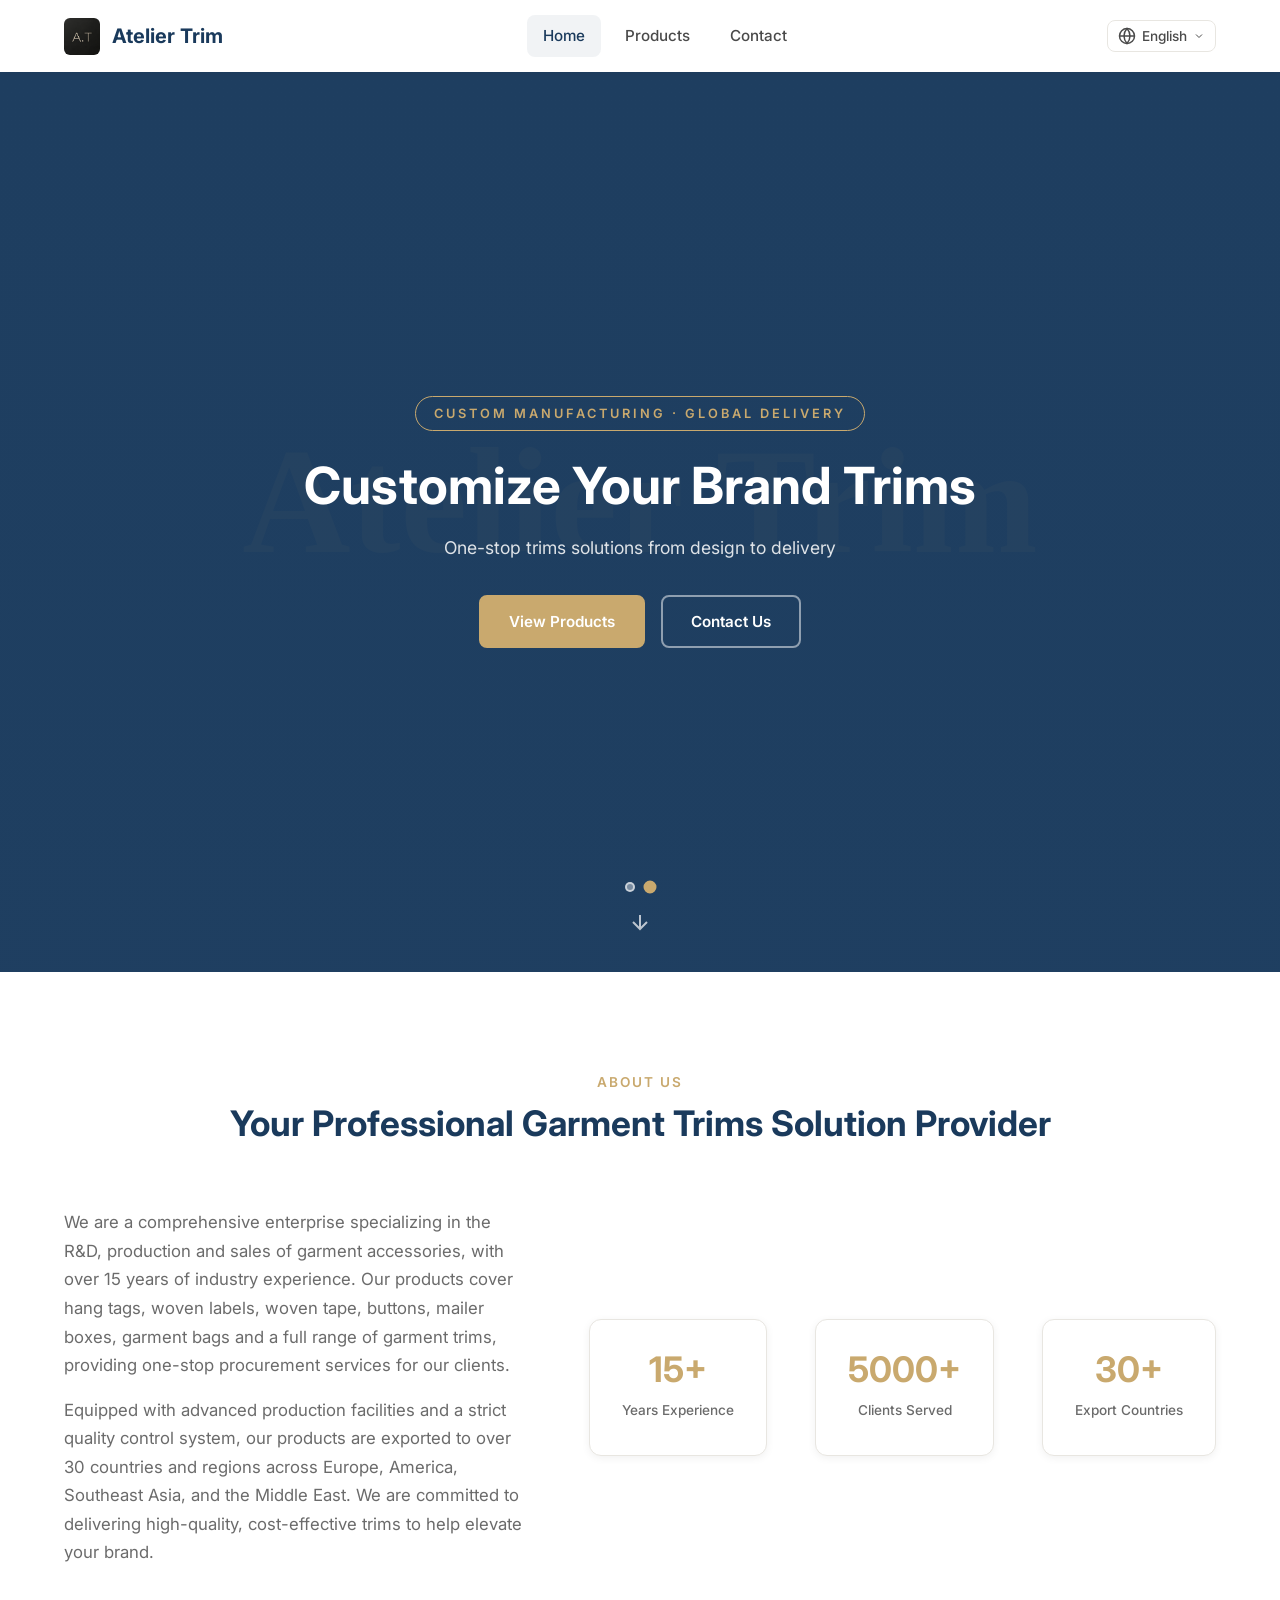
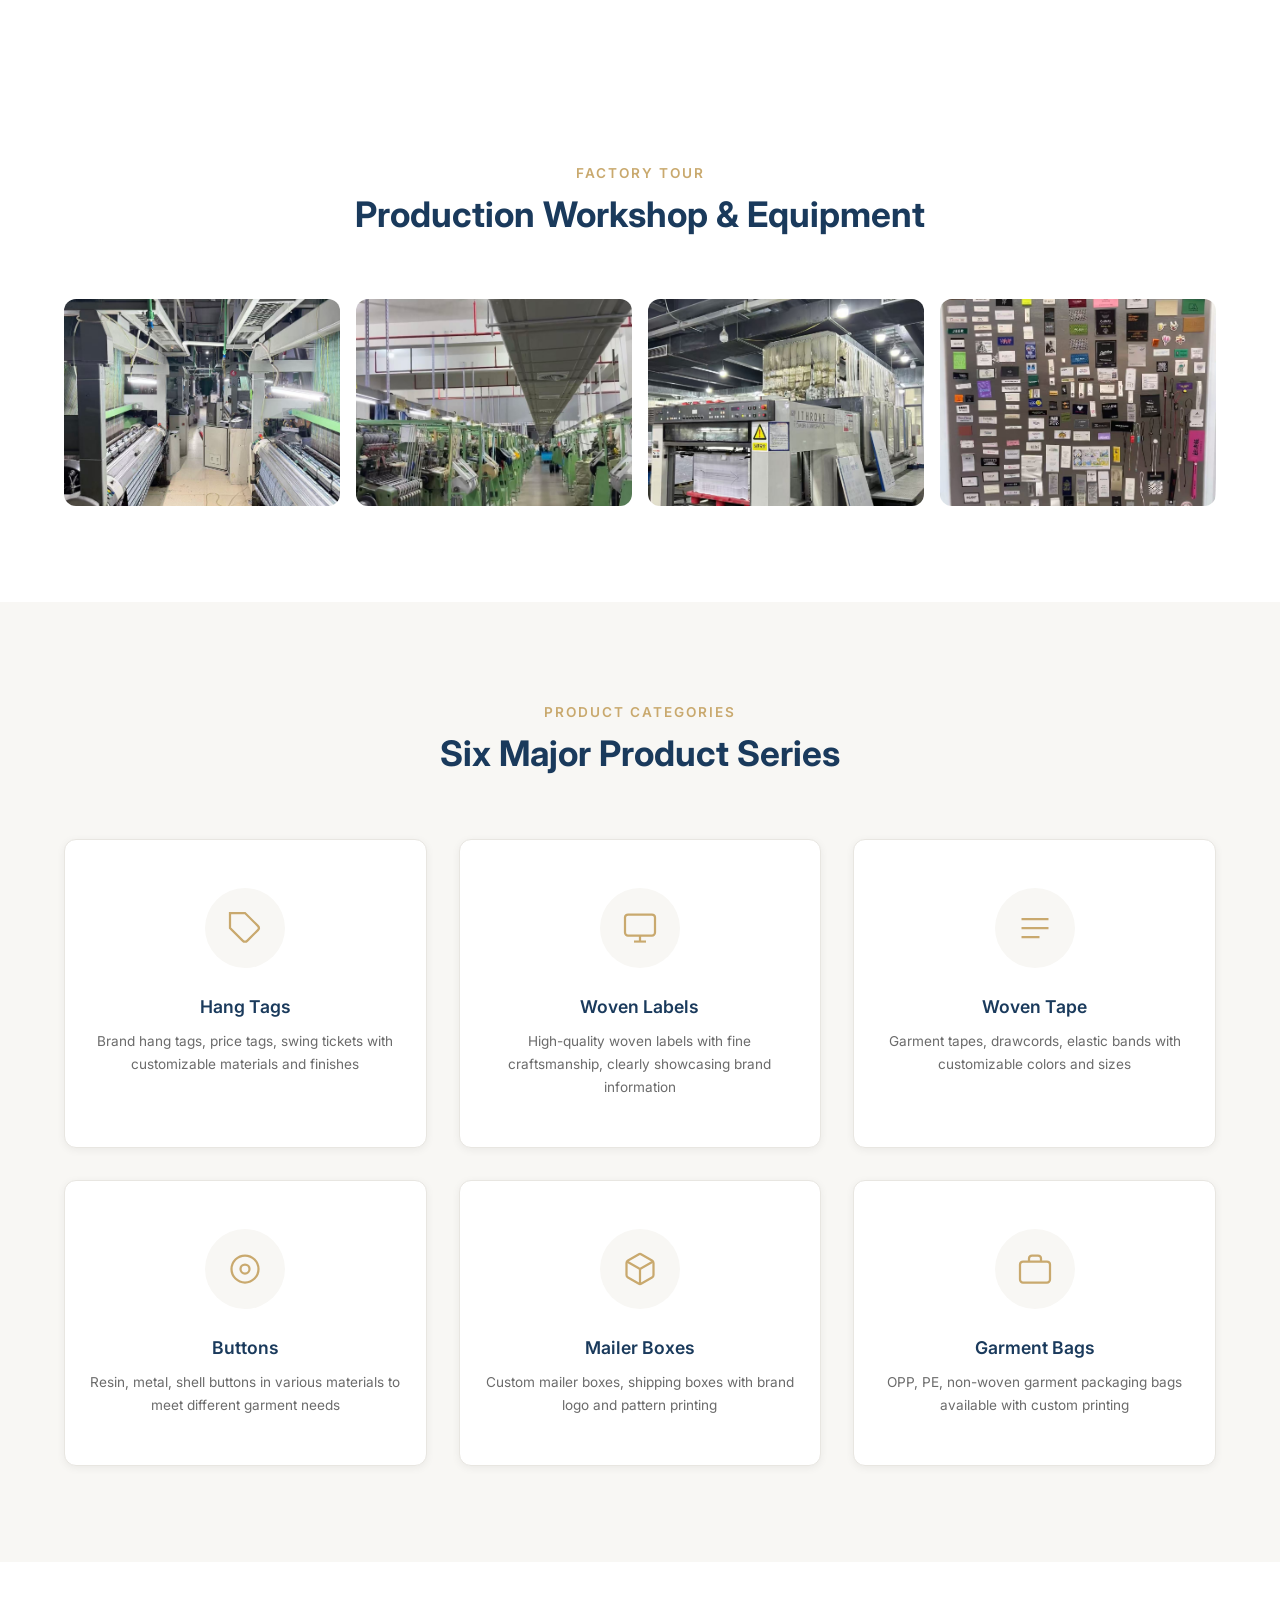
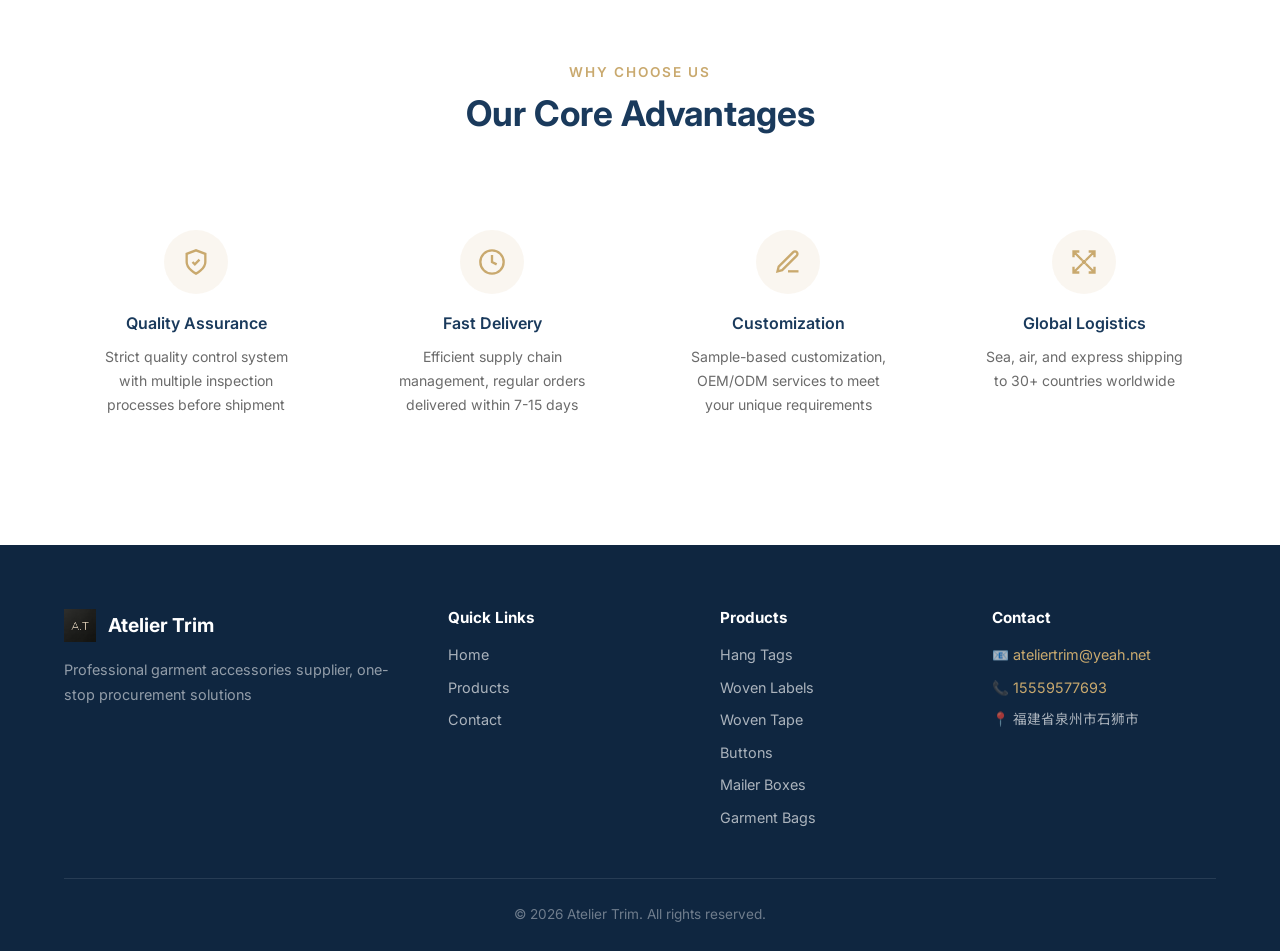
==== commit 6083d3d8: "Update index.html" ====
--- a/index.html
+++ b/index.html
@@ -257,14 +257,14 @@
                                         <svg width="20" height="20" viewBox="0 0 24 24" fill="none" stroke="#c9a96e" stroke-width="2"><path d="M4 4h16c1.1 0 2 .9 2 2v12c0 1.1-.9 2-2 2H4c-1.1 0-2-.9-2-2V6c0-1.1.9-2 2-2z"/><polyline points="22,6 12,13 2,6"/></svg>
                                         <div>
                                             <span class="contact-info-label" data-i18n="contact.email">邮箱</span>
-                                            <span>ateliertrim@yeah.net</span>
+                                            <a href="mailto:ateliertrim@yeah.net" style="color:var(--clr-accent);font-weight:600;text-decoration:underline;">ateliertrim@yeah.net</a>
                                         </div>
                                     </li>
                                     <li class="contact-info-item">
                                         <svg width="20" height="20" viewBox="0 0 24 24" fill="none" stroke="#c9a96e" stroke-width="2"><path d="M22 16.92v3a2 2 0 01-2.18 2 19.79 19.79 0 01-8.63-3.07 19.5 19.5 0 01-6-6 19.79 19.79 0 01-3.07-8.67A2 2 0 014.11 2h3a2 2 0 012 1.72c.127.96.361 1.903.7 2.81a2 2 0 01-.45 2.11L8.09 9.91a16 16 0 006 6l1.27-1.27a2 2 0 012.11-.45c.907.339 1.85.573 2.81.7A2 2 0 0122 16.92z"/></svg>
                                         <div>
                                             <span class="contact-info-label" data-i18n="contact.phone">电话</span>
-                                            <span>15559577693</span>
+                                            <a href="tel:15559577693" style="color:var(--clr-accent);font-weight:600;text-decoration:underline;">15559577693</a>
                                         </div>
                                     </li>
                                     <li class="contact-info-item">
@@ -278,7 +278,7 @@
                                         <svg width="20" height="20" viewBox="0 0 24 24" fill="none" stroke="#c9a96e" stroke-width="2"><path d="M20.59 13.41l-7.17 7.17a2 2 0 01-2.83 0L2 12V2h10l8.59 8.59a2 2 0 010 2.82z"/><line x1="7" y1="7" x2="7.01" y2="7"/></svg>
                                         <div>
                                             <span class="contact-info-label">WhatsApp</span>
-                                            <span>15559577693</span>
+                                            <a href="https://wa.me/8615559577693" target="_blank" style="color:#25D366;font-weight:600;text-decoration:underline;">Chat on WhatsApp</a>
                                         </div>
                                     </li>
                                 </ul>
@@ -328,8 +328,8 @@
                 <div class="footer__col">
                     <h4 data-i18n="footer.contact">联系方式</h4>
                     <ul class="footer__contact-list">
-                        <li>📧 ateliertrim@yeah.net</li>
-                        <li>📞 15559577693</li>
+                        <li>📧 <a href="mailto:ateliertrim@yeah.net" style="color:var(--clr-accent);">ateliertrim@yeah.net</a></li>
+                        <li>📞 <a href="tel:15559577693" style="color:var(--clr-accent);">15559577693</a></li>
                         <li>📍 福建省泉州市石狮市</li>
                     </ul>
                 </div>
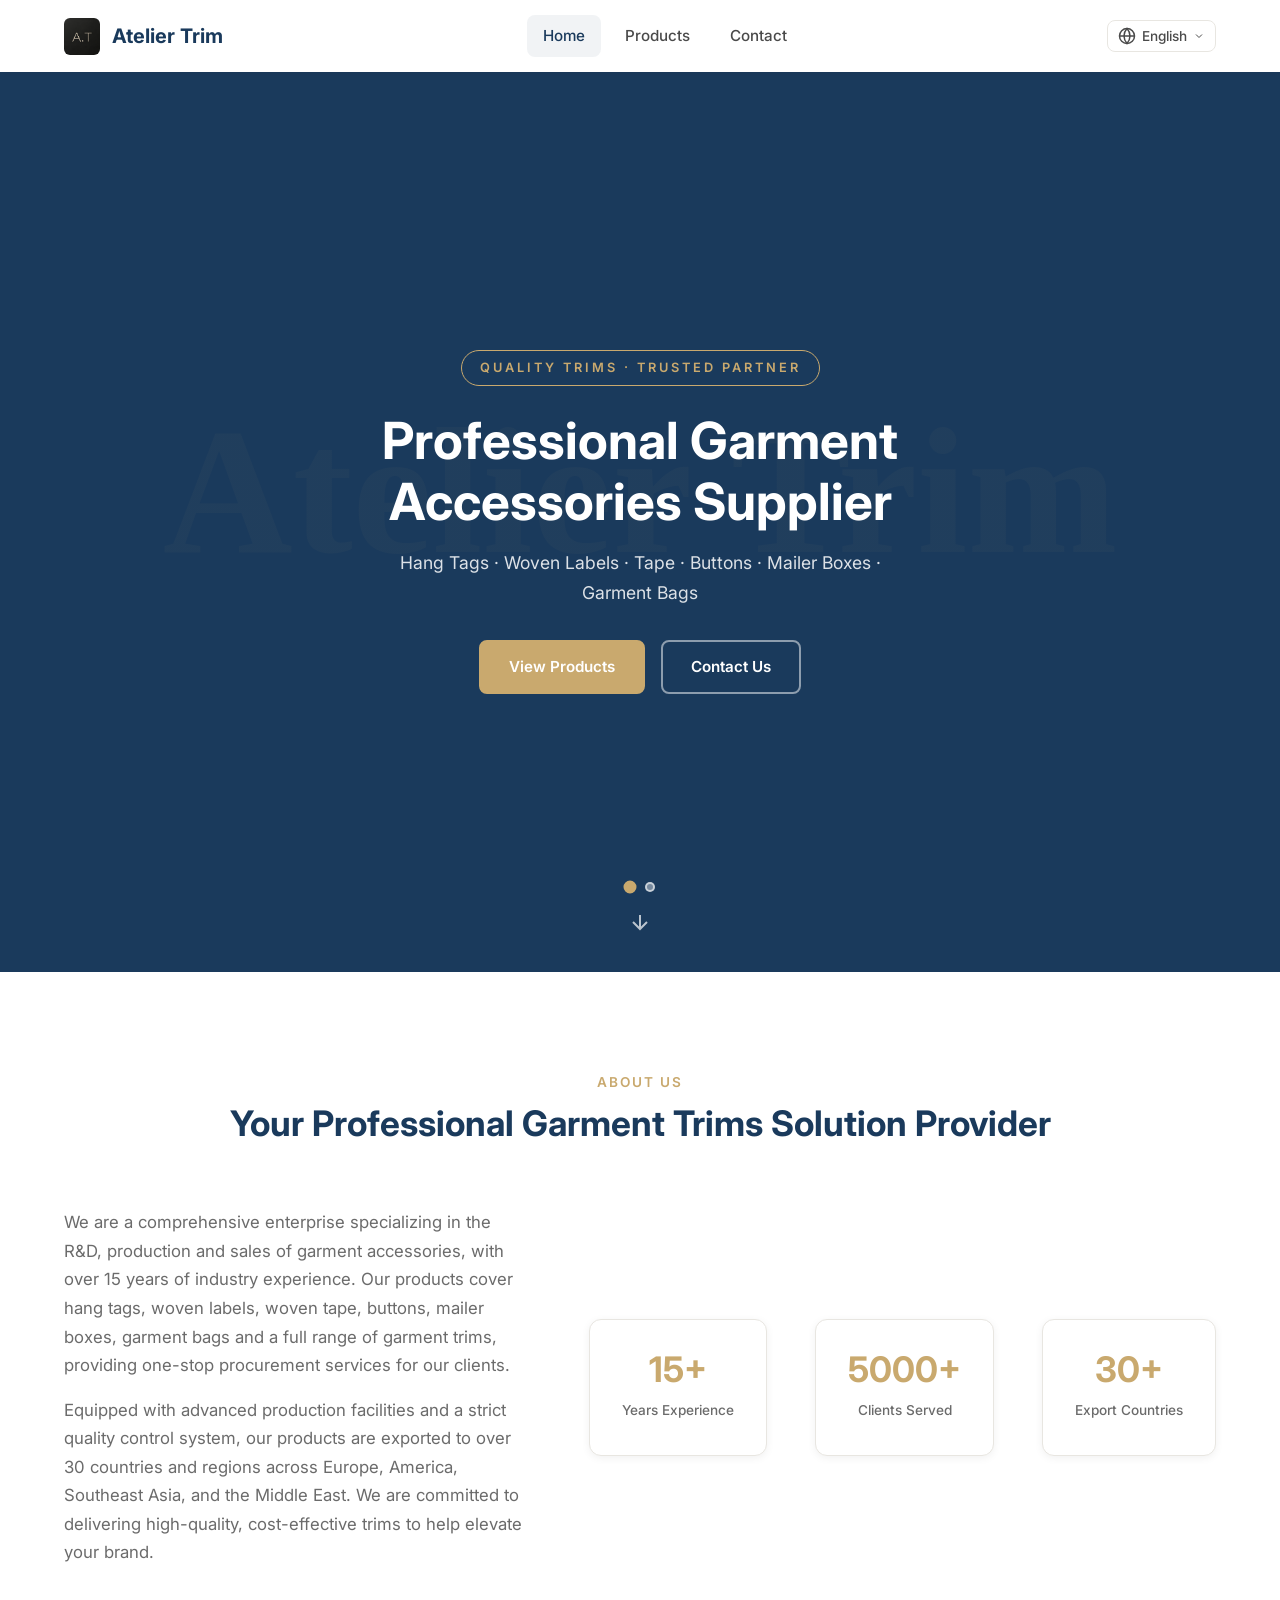
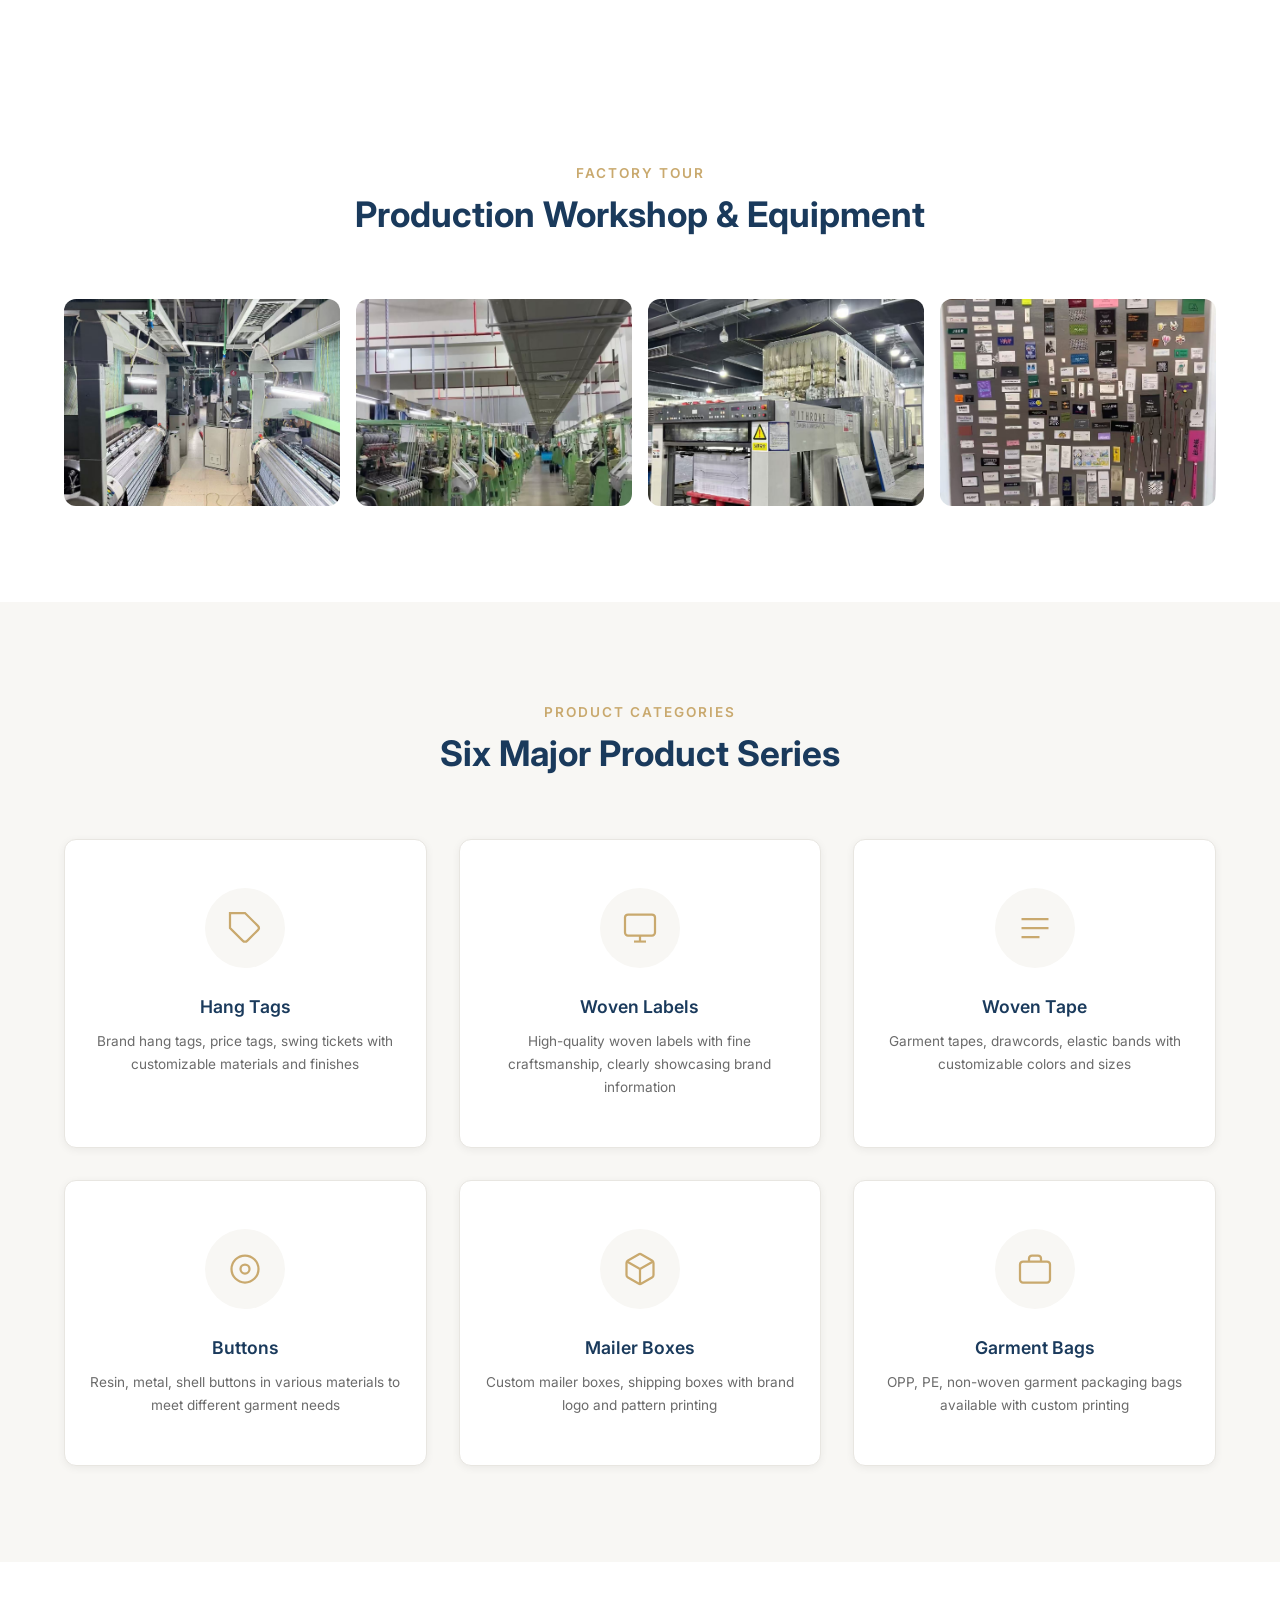
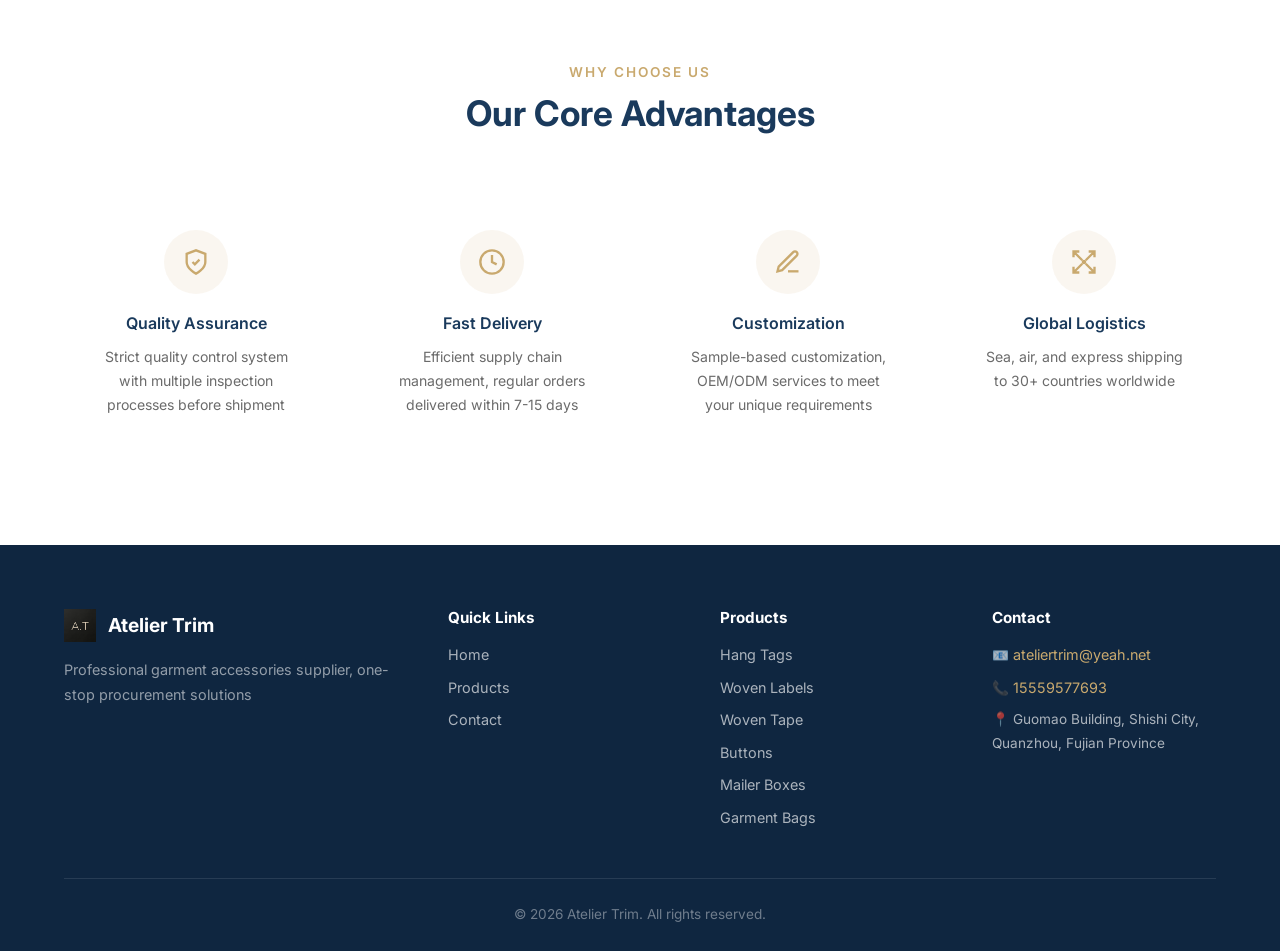
==== commit 0485480e: "Update index.html" ====
--- a/index.html
+++ b/index.html
@@ -271,7 +271,7 @@
                                         <svg width="20" height="20" viewBox="0 0 24 24" fill="none" stroke="#c9a96e" stroke-width="2"><path d="M21 10c0 7-9 13-9 13s-9-6-9-13a9 9 0 0118 0z"/><circle cx="12" cy="10" r="3"/></svg>
                                         <div>
                                             <span class="contact-info-label" data-i18n="contact.address">地址</span>
-                                            <span>福建省泉州市石狮市</span>
+                                            <span>Guomao Building, Shishi City, Quanzhou, Fujian Province</span>
                                         </div>
                                     </li>
                                     <li class="contact-info-item">
@@ -330,7 +330,7 @@
                     <ul class="footer__contact-list">
                         <li>📧 <a href="mailto:ateliertrim@yeah.net" style="color:var(--clr-accent);">ateliertrim@yeah.net</a></li>
                         <li>📞 <a href="tel:15559577693" style="color:var(--clr-accent);">15559577693</a></li>
-                        <li>📍 福建省泉州市石狮市</li>
+                        <li>📍 Guomao Building, Shishi City, Quanzhou, Fujian Province</li>
                     </ul>
                 </div>
             </div>
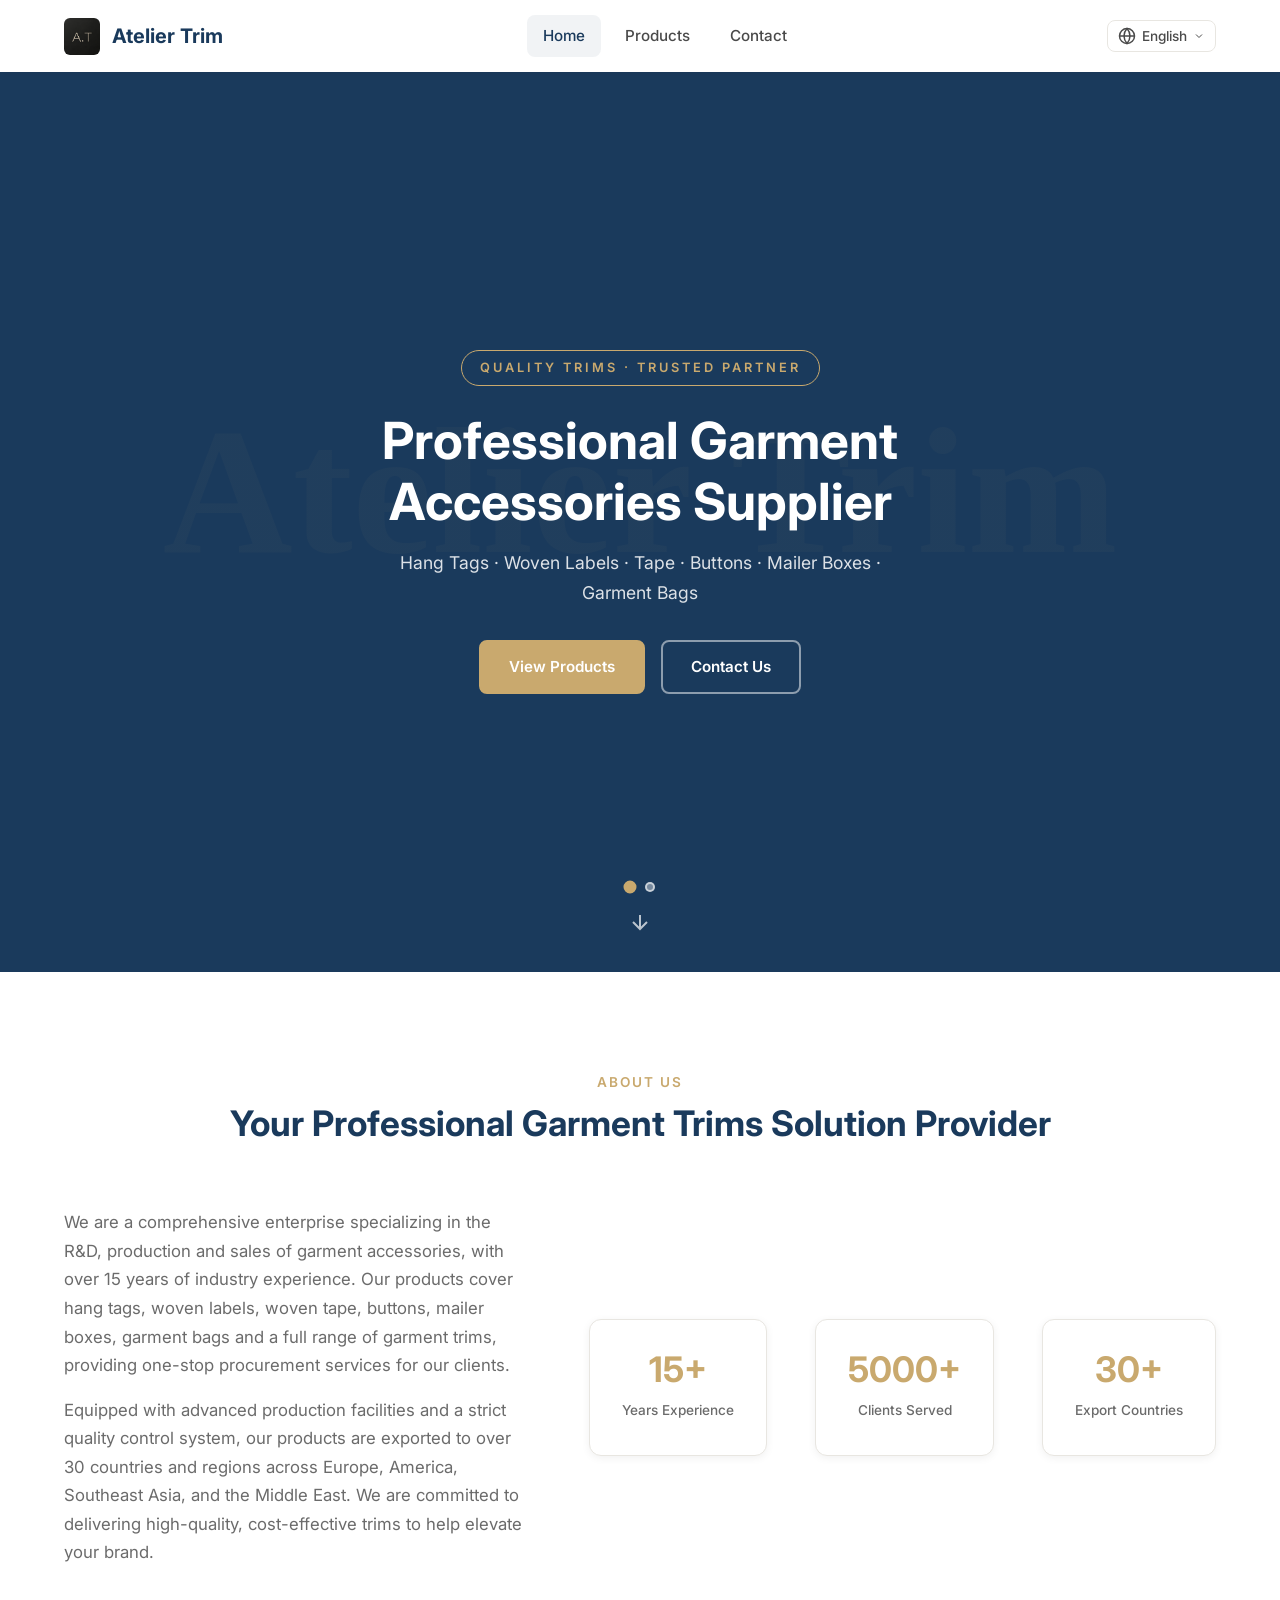
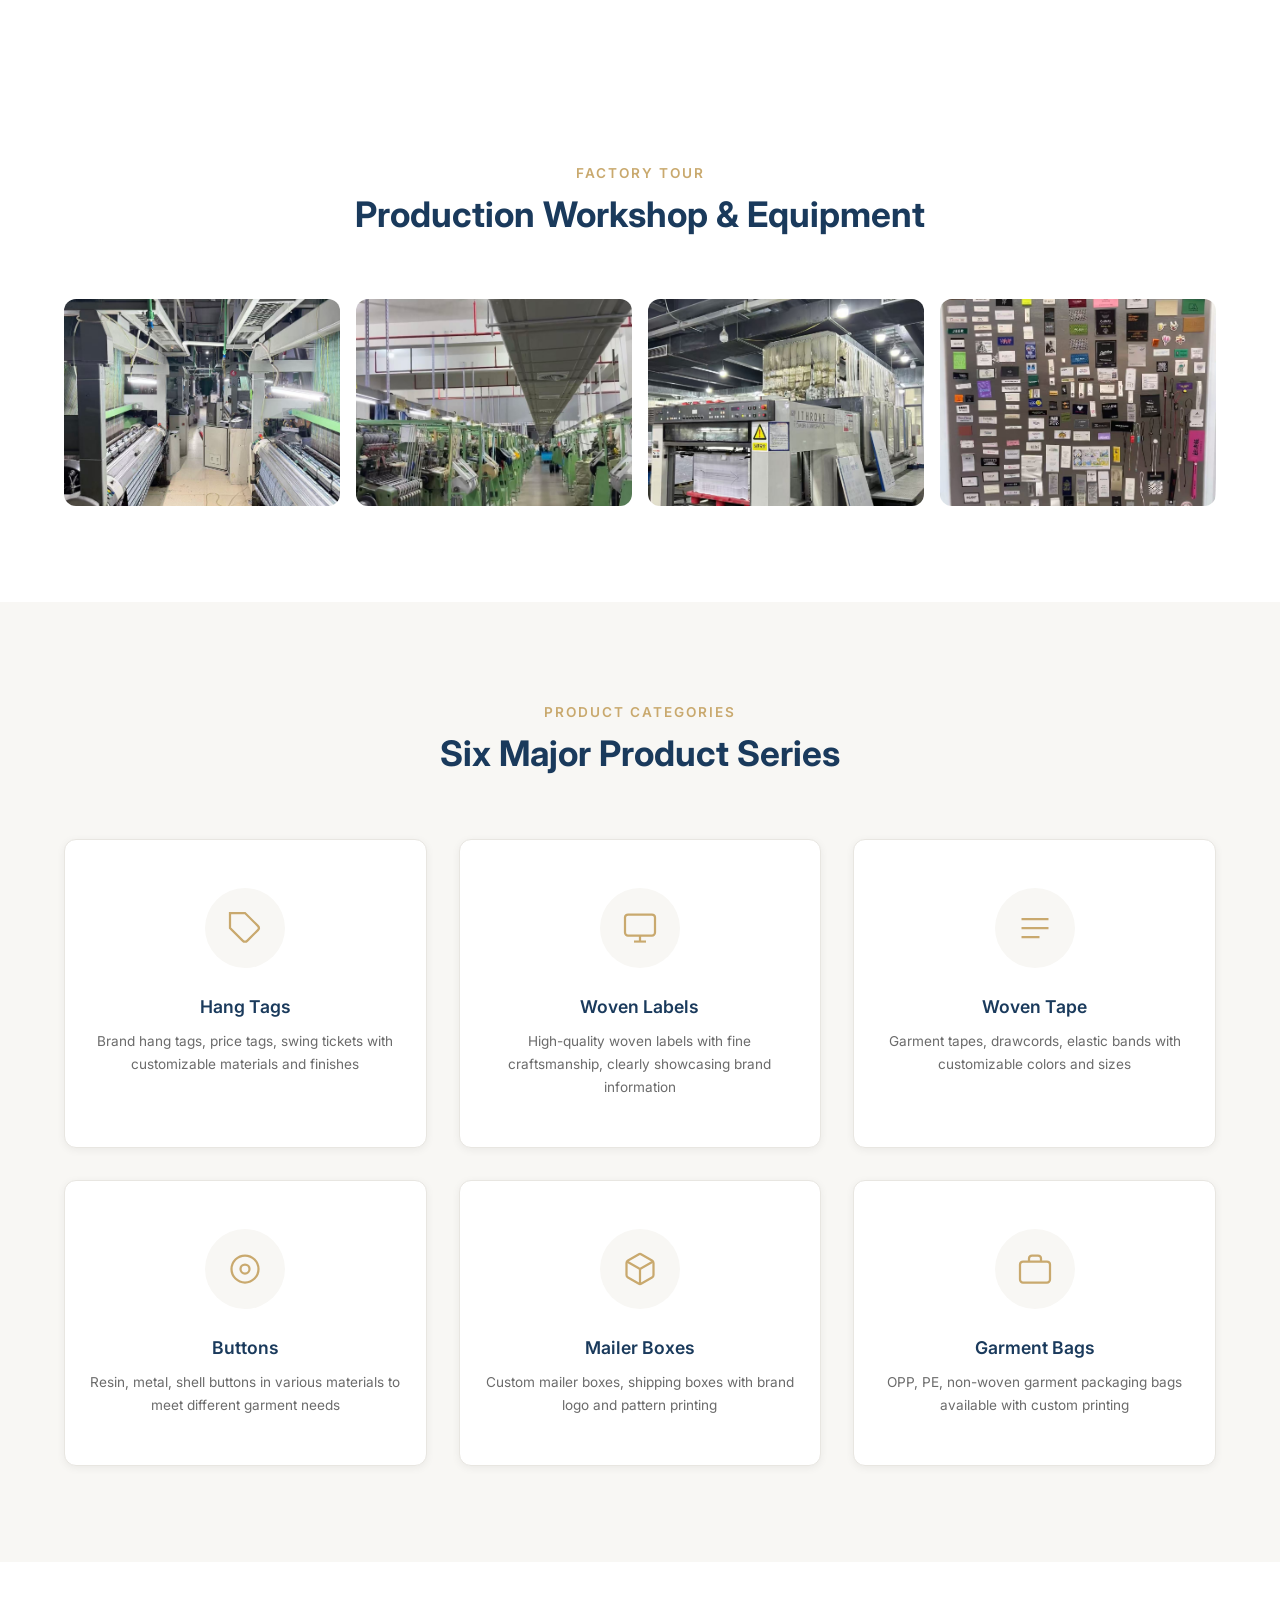
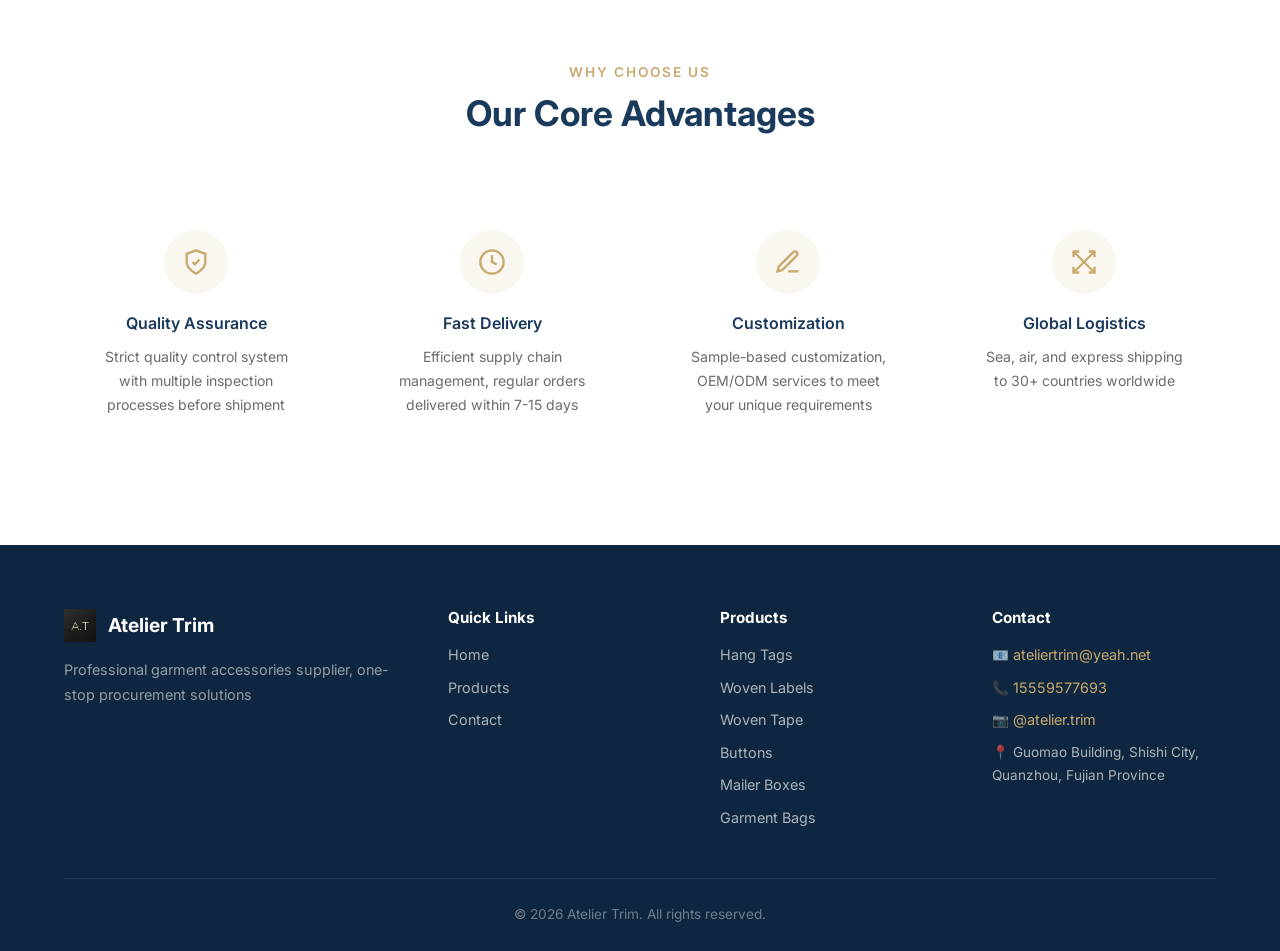
==== commit 6d356867: "Update index.html" ====
--- a/index.html
+++ b/index.html
@@ -281,6 +281,13 @@
                                             <a href="https://wa.me/8615559577693" target="_blank" style="color:#25D366;font-weight:600;text-decoration:underline;">Chat on WhatsApp</a>
                                         </div>
                                     </li>
+                                    <li class="contact-info-item">
+                                        <svg width="20" height="20" viewBox="0 0 24 24" fill="none" stroke="#c9a96e" stroke-width="2"><rect x="2" y="2" width="20" height="20" rx="5"/><circle cx="12" cy="12" r="5"/><circle cx="17.5" cy="6.5" r="1.5"/></svg>
+                                        <div>
+                                            <span class="contact-info-label">Instagram</span>
+                                            <a href="https://instagram.com/atelier.trim" target="_blank" style="color:#E1306C;font-weight:600;text-decoration:underline;">@atelier.trim</a>
+                                        </div>
+                                    </li>
                                 </ul>
                             </div>
                             <!-- Working Hours -->
@@ -330,6 +337,7 @@
                     <ul class="footer__contact-list">
                         <li>📧 <a href="mailto:ateliertrim@yeah.net" style="color:var(--clr-accent);">ateliertrim@yeah.net</a></li>
                         <li>📞 <a href="tel:15559577693" style="color:var(--clr-accent);">15559577693</a></li>
+                        <li>📷 <a href="https://instagram.com/atelier.trim" target="_blank" style="color:var(--clr-accent);">@atelier.trim</a></li>
                         <li>📍 Guomao Building, Shishi City, Quanzhou, Fujian Province</li>
                     </ul>
                 </div>
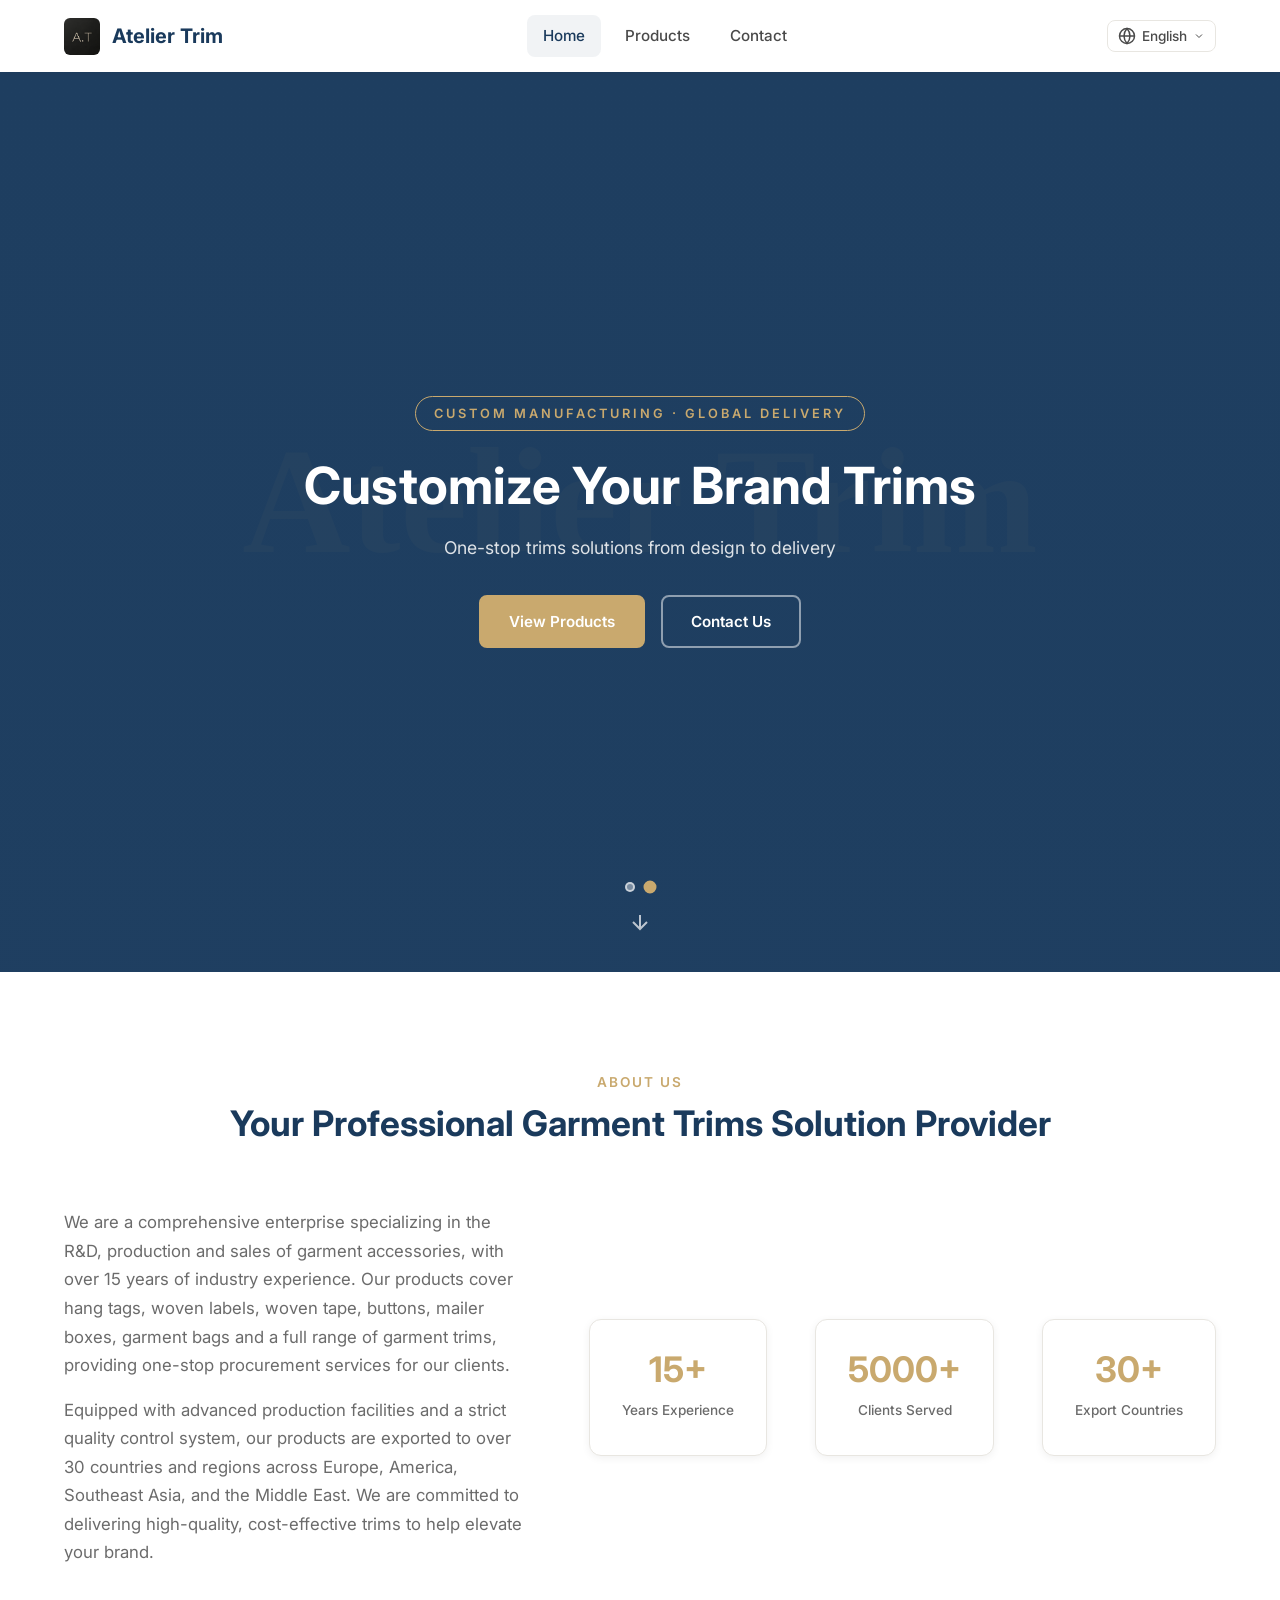
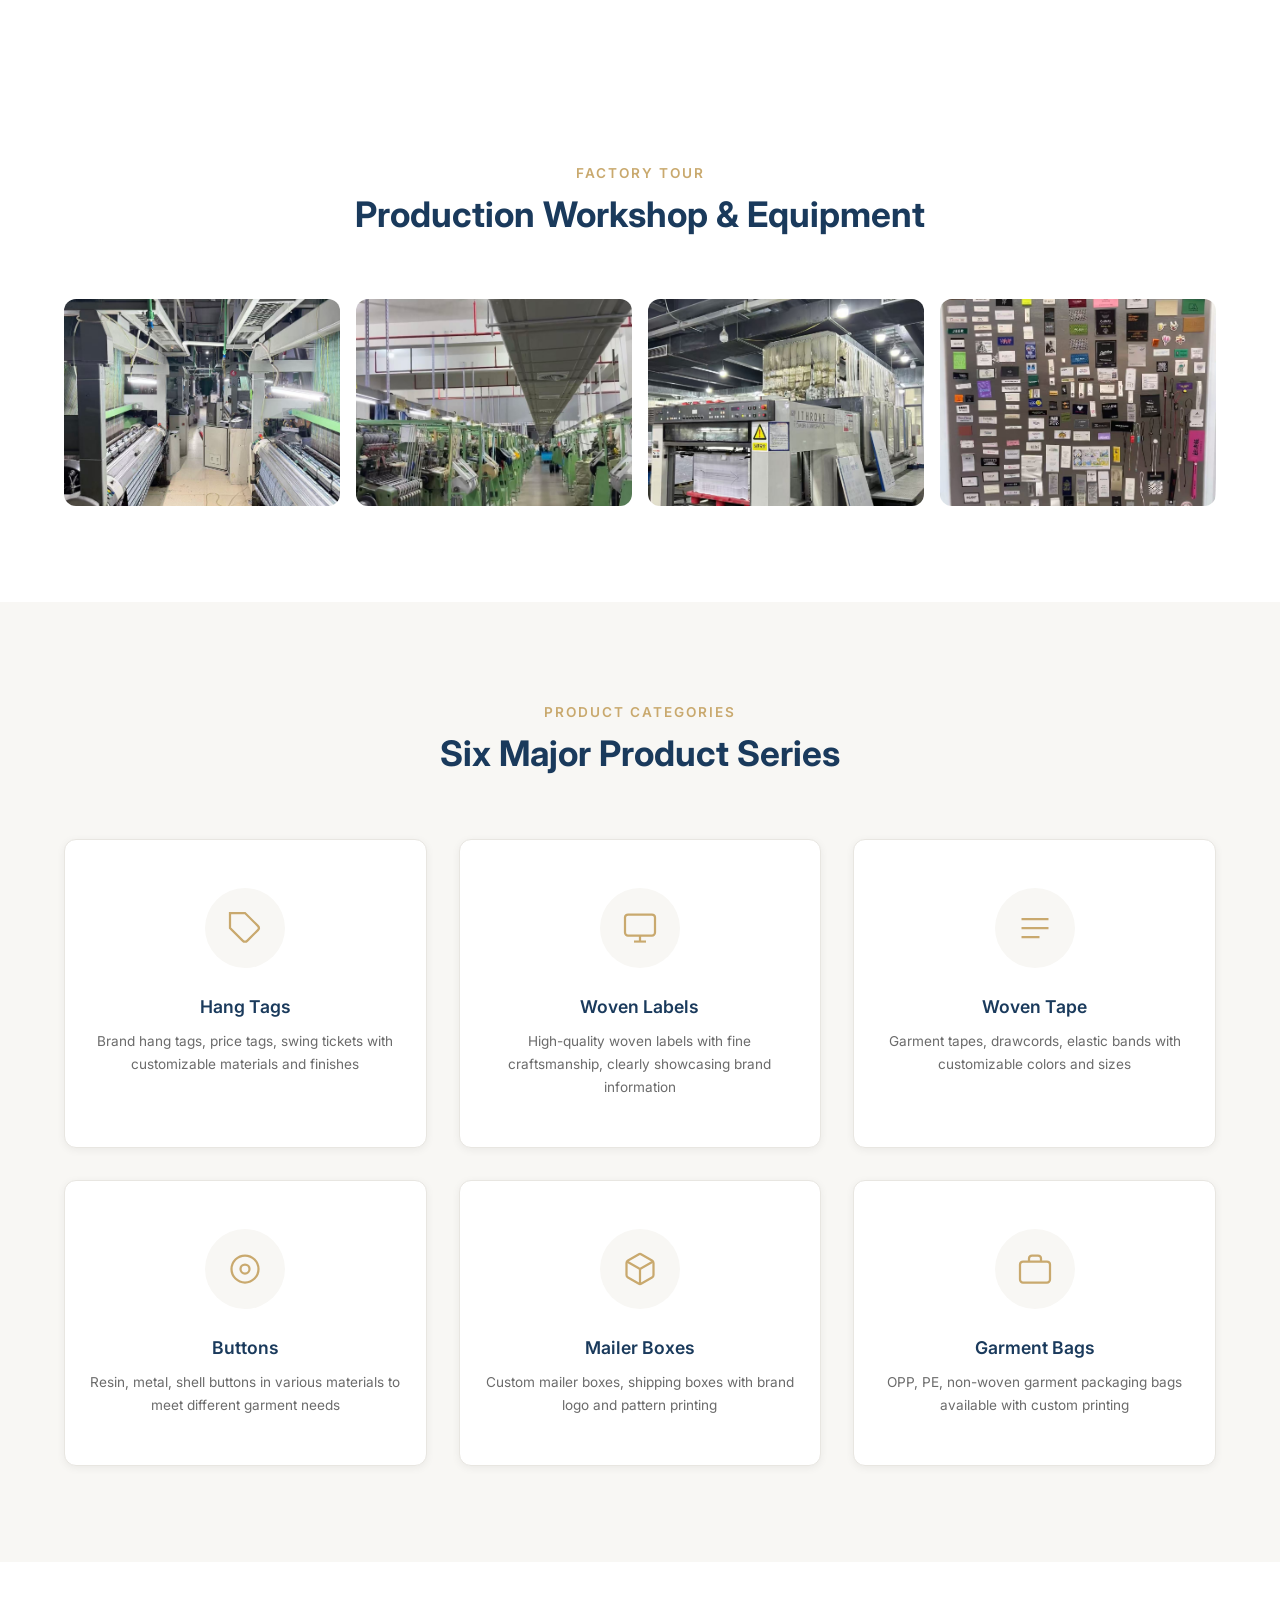
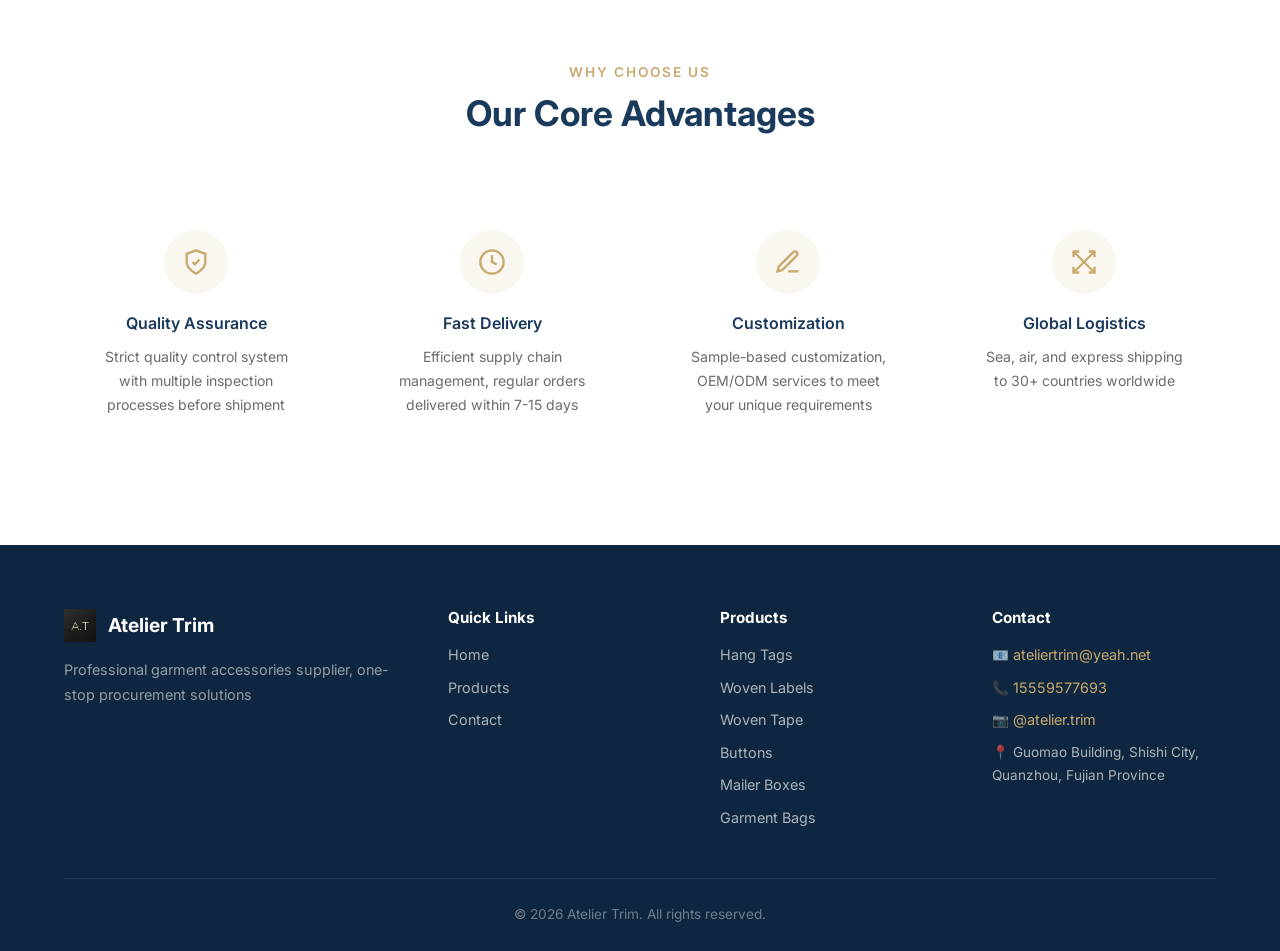
==== commit 459b51a2: "Update index.html" ====
--- a/index.html
+++ b/index.html
@@ -264,7 +264,7 @@
                                         <svg width="20" height="20" viewBox="0 0 24 24" fill="none" stroke="#c9a96e" stroke-width="2"><path d="M22 16.92v3a2 2 0 01-2.18 2 19.79 19.79 0 01-8.63-3.07 19.5 19.5 0 01-6-6 19.79 19.79 0 01-3.07-8.67A2 2 0 014.11 2h3a2 2 0 012 1.72c.127.96.361 1.903.7 2.81a2 2 0 01-.45 2.11L8.09 9.91a16 16 0 006 6l1.27-1.27a2 2 0 012.11-.45c.907.339 1.85.573 2.81.7A2 2 0 0122 16.92z"/></svg>
                                         <div>
                                             <span class="contact-info-label" data-i18n="contact.phone">电话</span>
-                                            <a href="tel:15559577693" style="color:var(--clr-accent);font-weight:600;text-decoration:underline;">15559577693</a>
+                                            <a href="tel:+8615559577693" style="color:var(--clr-accent);font-weight:600;text-decoration:underline;">+86 15559577693</a>
                                         </div>
                                     </li>
                                     <li class="contact-info-item">
@@ -282,7 +282,7 @@
                                         </div>
                                     </li>
                                     <li class="contact-info-item">
-                                        <svg width="20" height="20" viewBox="0 0 24 24" fill="none" stroke="#c9a96e" stroke-width="2"><rect x="2" y="2" width="20" height="20" rx="5"/><circle cx="12" cy="12" r="5"/><circle cx="17.5" cy="6.5" r="1.5"/></svg>
+                                        <svg width="20" height="20" viewBox="0 0 24 24" fill="none" stroke="#E1306C" stroke-width="2"><rect x="2" y="2" width="20" height="20" rx="5"/><circle cx="12" cy="12" r="5"/><circle cx="17.5" cy="6.5" r="1.5" fill="#E1306C"/></svg>
                                         <div>
                                             <span class="contact-info-label">Instagram</span>
                                             <a href="https://instagram.com/atelier.trim" target="_blank" style="color:#E1306C;font-weight:600;text-decoration:underline;">@atelier.trim</a>
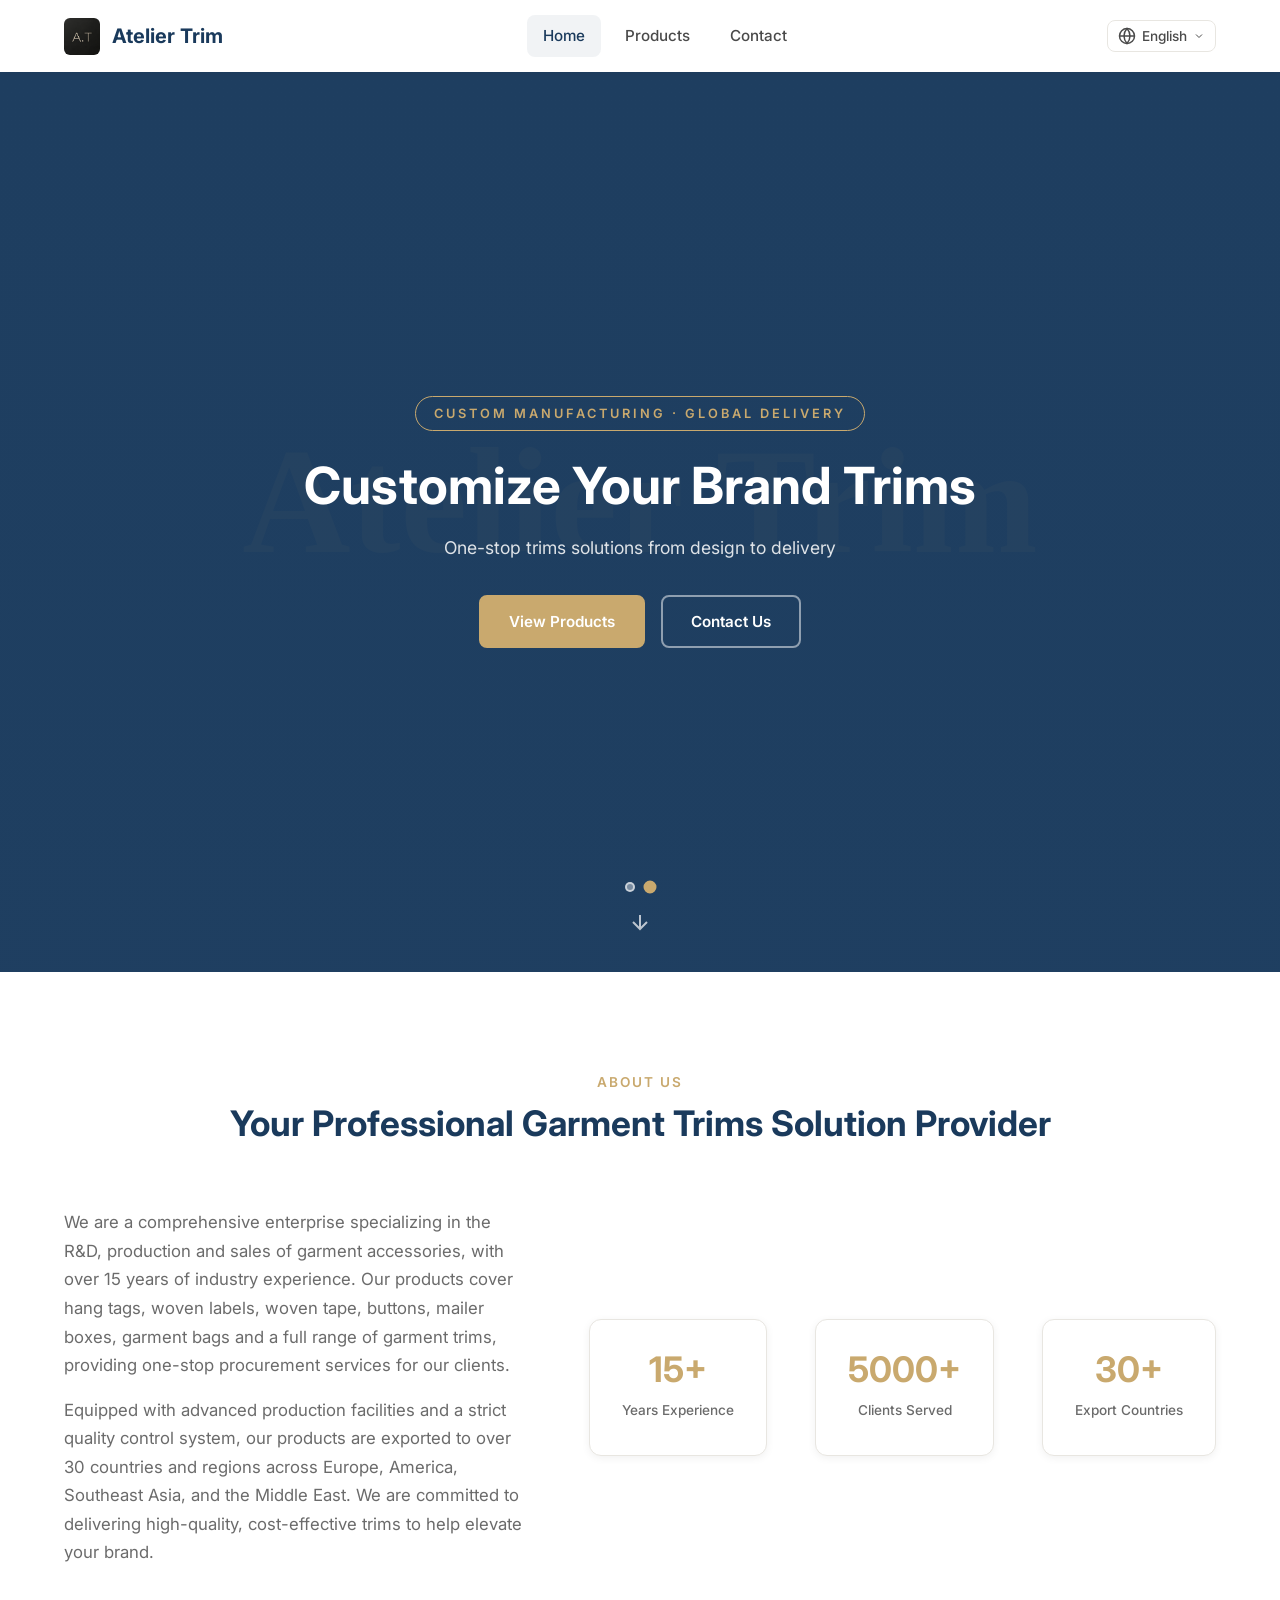
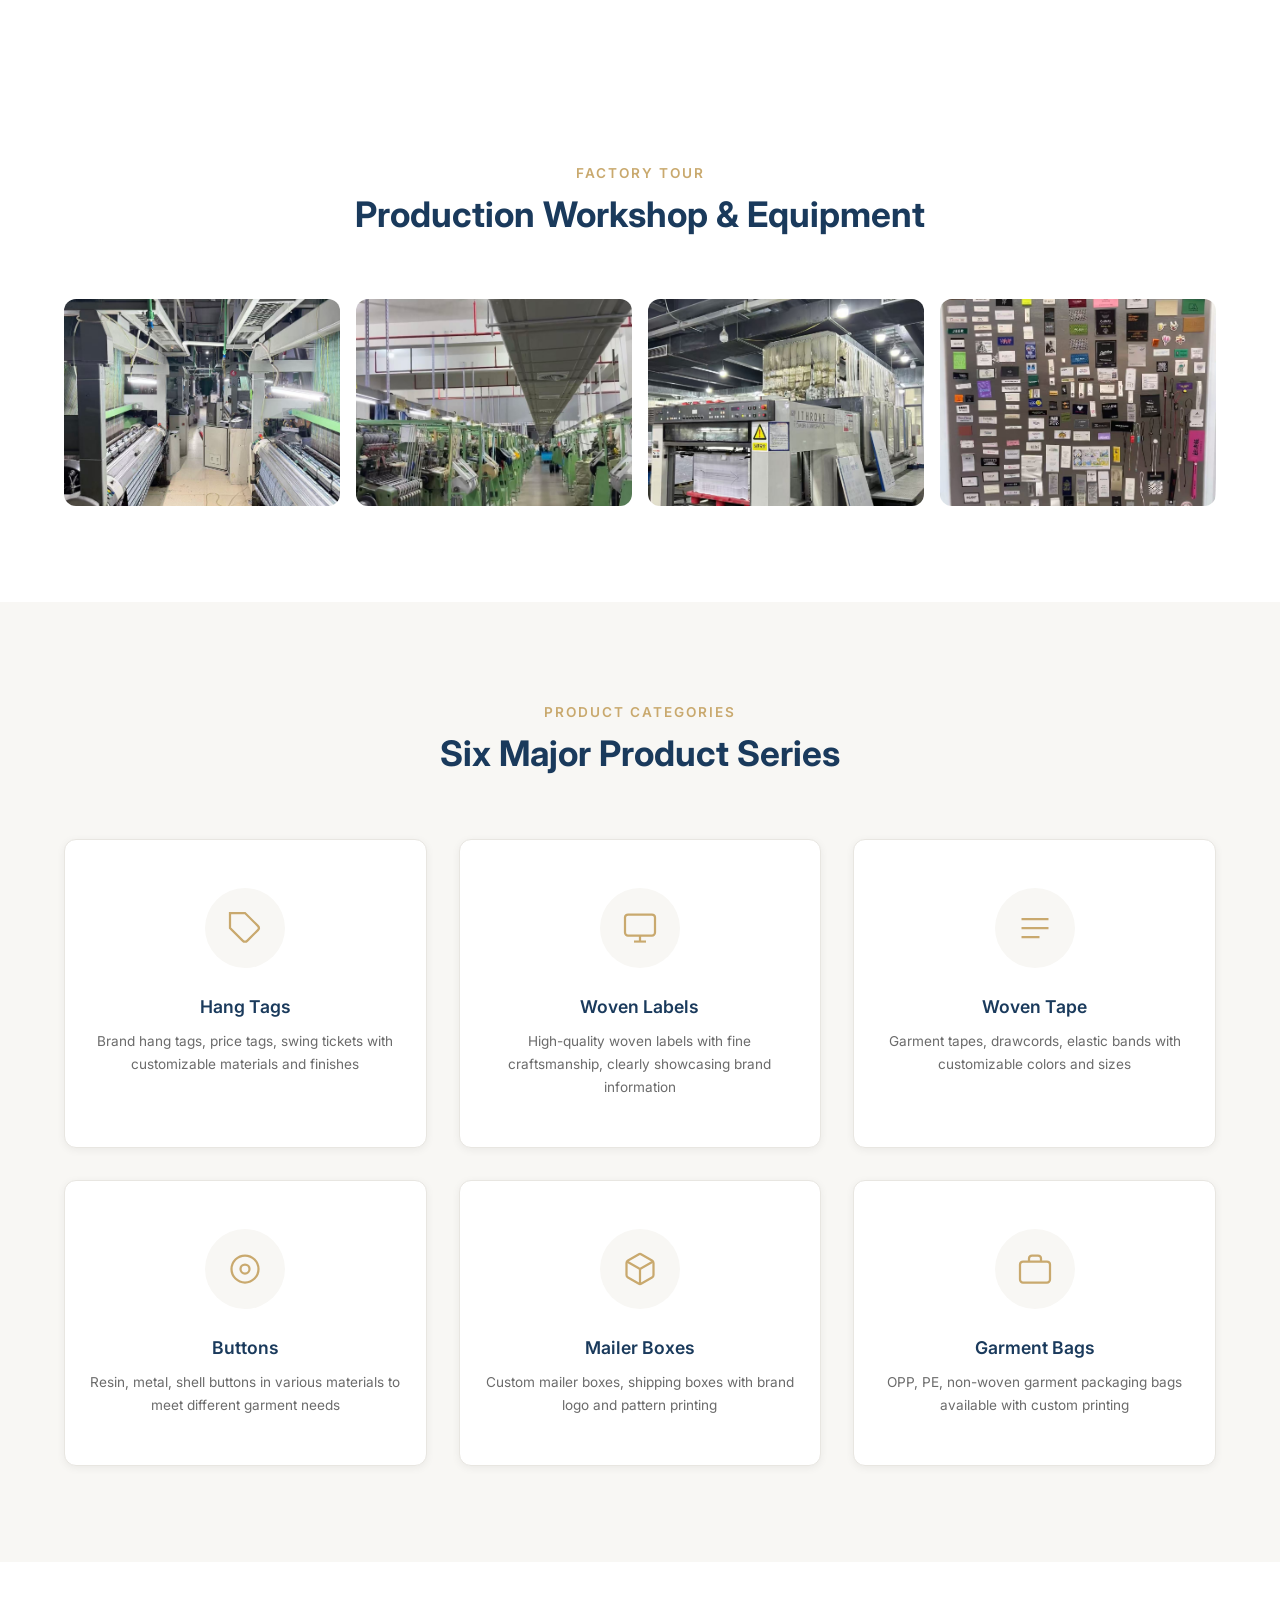
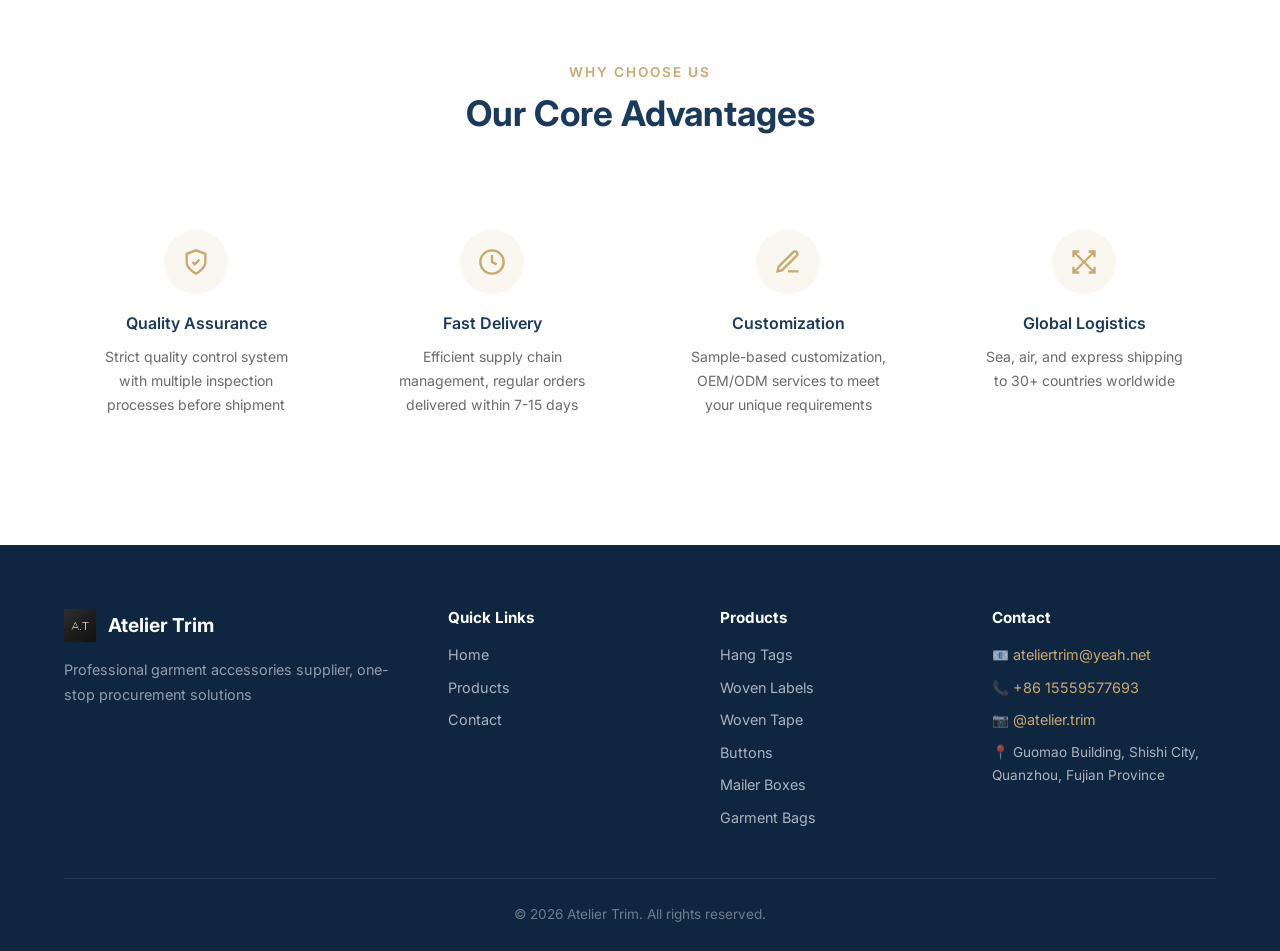
==== commit 77e54069: "Phone +86, Ins icon" ====
--- a/index.html
+++ b/index.html
@@ -336,7 +336,7 @@
                     <h4 data-i18n="footer.contact">联系方式</h4>
                     <ul class="footer__contact-list">
                         <li>📧 <a href="mailto:ateliertrim@yeah.net" style="color:var(--clr-accent);">ateliertrim@yeah.net</a></li>
-                        <li>📞 <a href="tel:15559577693" style="color:var(--clr-accent);">15559577693</a></li>
+                        <li>📞 <a href="tel:+8615559577693" style="color:var(--clr-accent);">+86 15559577693</a></li>
                         <li>📷 <a href="https://instagram.com/atelier.trim" target="_blank" style="color:var(--clr-accent);">@atelier.trim</a></li>
                         <li>📍 Guomao Building, Shishi City, Quanzhou, Fujian Province</li>
                     </ul>
